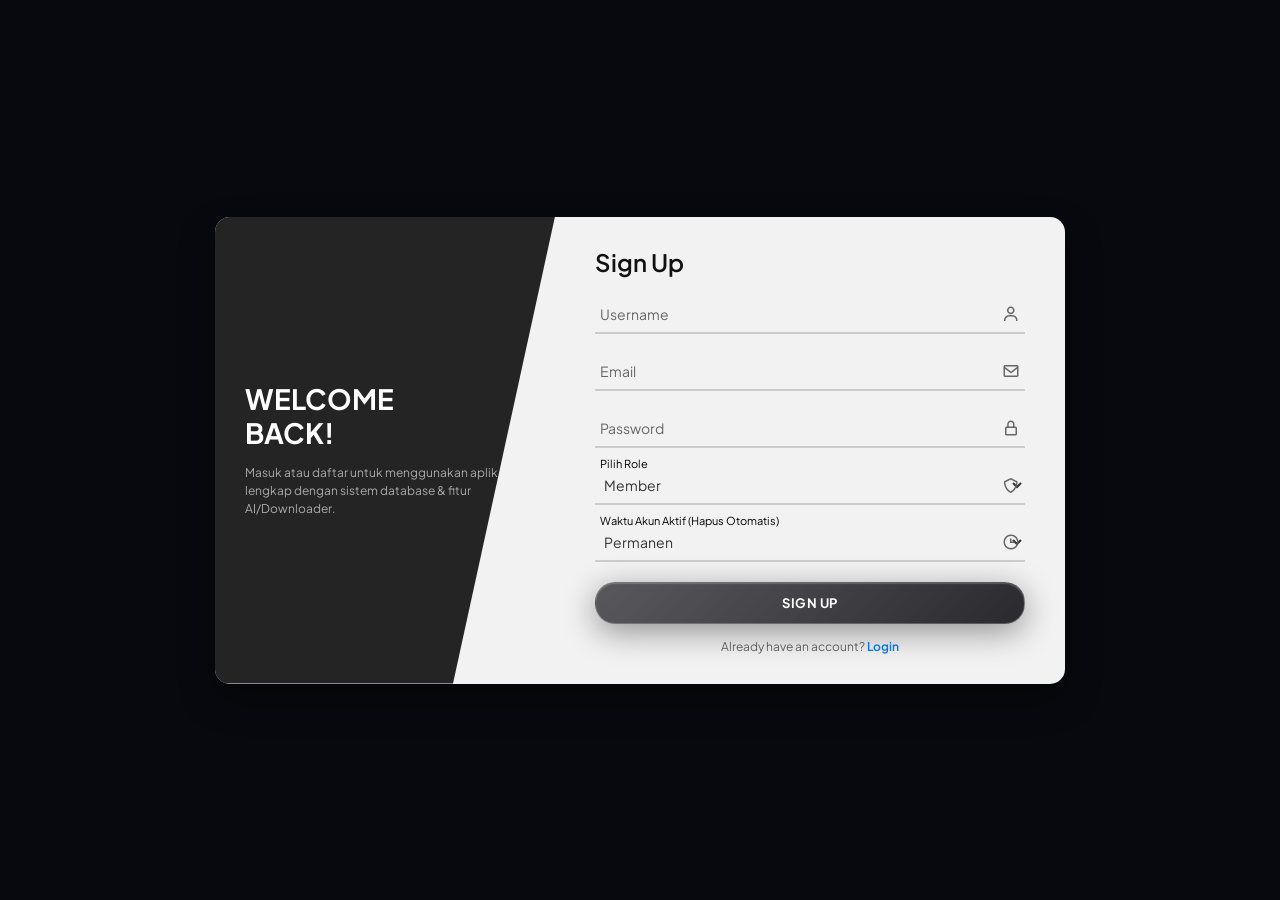
==== index.html @ fc3e327d "Create index.html" ====
<!DOCTYPE html>
<html lang="id">
<head>
    <meta charset="UTF-8">
    <meta name="viewport" content="width=device-width, initial-scale=1.0">
    <title>Ryuichi App - Full Edition</title>
    
    <link rel="preconnect" href="https://fonts.googleapis.com">
    <link rel="preconnect" href="https://fonts.gstatic.com" crossorigin>
    <link href="https://fonts.googleapis.com/css2?family=Plus+Jakarta+Sans:wght@400;500;600;700;800&display=swap" rel="stylesheet">
    <link rel="stylesheet" href="https://cdnjs.cloudflare.com/ajax/libs/font-awesome/6.6.0/css/all.min.css">
    <link href="https://unpkg.com/boxicons@2.1.4/css/boxicons.min.css" rel="stylesheet">

    <!-- Menghubungkan file CSS Eksternal -->
    <link rel="stylesheet" href="style.css">
</head>
<body>

    <!-- AUTH GATEWAY (LOGIN & REGISTER) -->
    <div class="auth-container" id="authGateway">
        <div class="auth-box">
            <div class="left-side">
                <h1>WELCOME<br>BACK!</h1>
                <p>Masuk atau daftar untuk menggunakan aplikasi lengkap dengan sistem database & fitur AI/Downloader.</p>
            </div>

            <div class="right-side">
                <h2 id="authTitle">Sign Up</h2>
                <form id="authForm" onsubmit="handleAuthSubmit(event)">
                    <div class="input-box">
                        <input type="text" id="authUsername" required>
                        <label>Username</label>
                        <i class='bx bx-user'></i>
                    </div>

                    <div class="input-box" id="emailBox">
                        <input type="email" id="authEmail" required>
                        <label>Email</label>
                        <i class='bx bx-envelope'></i>
                    </div>

                    <div class="input-box">
                        <input type="password" id="authPassword" required>
                        <label>Password</label>
                        <i class='bx bx-lock-alt'></i>
                    </div>

                    <div class="input-box" id="roleSelectionBox">
                        <select id="authRole">
                            <option value="member" selected>Member</option>
                            <option value="vip">VIP</option>
                            <option value="vvip">VVIP</option>
                            <option value="admin">Admin</option>
                        </select>
                        <label>Pilih Role</label>
                        <i class='bx bx-shield'></i>
                    </div>

                    <div class="input-box" id="expirySelectionBox">
                        <select id="authExpiry">
                            <option value="1_day">1 Hari</option>
                            <option value="1_week">1 Minggu</option>
                            <option value="1_month">1 Bulan</option>
                            <option value="permanent" selected>Permanen</option>
                        </select>
                        <label>Waktu Akun Aktif (Hapus Otomatis)</label>
                        <i class='bx bx-time'></i>
                    </div>

                    <button type="submit" class="liquid-btn light" id="authSubmitBtn">Sign Up</button>

                    <div class="login-link">
                        <p id="switchText">Already have an account? <a href="#" onclick="toggleAuthMode(event)">Login</a></p>
                    </div>

                    <div class="auth-msg" id="authMessage"></div>
                </form>
            </div>
        </div>
    </div>

    <!-- DRAWER MENU KIRI ATAS (TITIK 3) -->
    <div class="drawer-overlay" id="drawerOverlay" onclick="toggleDrawer(event)">
        <div class="drawer-content" onclick="event.stopPropagation()">
            <div class="drawer-header">
                <h3>MENU UTAMA</h3>
                <div class="icon-btn" onclick="toggleDrawer()" style="width: 30px; height: 30px; font-size: 12px;"><i class="fa-solid fa-xmark"></i></div>
            </div>

            <div class="drawer-profile-card">
                <div class="drawer-avatar" id="drawerAvatar">US</div>
                <div class="drawer-user-info">
                    <h4 id="drawerUsername">Username</h4>
                    <p id="drawerEmail">email@domain.com</p>
                    <span class="role-badge member" id="drawerRoleBadge" style="font-size:8px; padding:2px 8px; margin-top:4px; display:inline-block;">MEMBER</span>
                </div>
            </div>

            <div class="drawer-menu-list">
                <div class="drawer-menu-item" onclick="toggleDrawer(); openFeaturePage('info_akun')">
                    <i class="fa-solid fa-circle-info"></i>
                    <span>Informasi Akun</span>
                </div>
                <div class="drawer-menu-item" onclick="toggleDrawer(); openFeaturePage('request_role')">
                    <i class="fa-solid fa-user-shield"></i>
                    <span>Request Update Role</span>
                </div>
                <div class="drawer-menu-item" onclick="toggleDrawer(); openFeaturePage('setelan')">
                    <i class="fa-solid fa-gear"></i>
                    <span>Setelan & Foto Profil</span>
                </div>
                <div class="drawer-menu-item" id="menuDevCustomizer" style="display:none;" onclick="toggleDrawer(); openFeaturePage('dev_customizer')">
                    <i class="fa-solid fa-palette"></i>
                    <span>Customizer Dev (BG & Video)</span>
                </div>
                <div class="drawer-menu-item" onclick="toggleDrawer(); openFeaturePage('ganti_password')">
                    <i class="fa-solid fa-key"></i>
                    <span>Ganti Password</span>
                </div>
            </div>
            
            <button class="liquid-btn danger" onclick="logoutSession()" style="width: 100%; font-size: 11px; padding: 10px;">Keluar Akun</button>
        </div>
    </div>

    <!-- MAIN DASHBOARD APP CONTAINER -->
    <div class="app-container" id="mainDashboard">
        
        <div class="top-header">
            <div class="header-title">
                <div class="menu-dots-btn" onclick="toggleDrawer()" title="Menu">
                    <i class="fa-solid fa-ellipsis-vertical"></i>
                </div>
                <div class="header-title-text">
                    <h2>Halo,</h2>
                    <span id="headerUsername">User 🌙</span>
                </div>
            </div>
            <div class="header-actions">
                <div class="icon-btn" onclick="openFeaturePage('global_chat')" title="Global Public Chat">
                    <svg class="custom-chat-logo" viewBox="0 0 24 24" xmlns="http://www.w3.org/2000/svg">
                        <path d="M12 2C6.48 2 2 6.03 2 11c0 2.22.84 4.25 2.24 5.86L3 21l4.47-1.18C8.75 20.35 10.33 20.5 12 20.5c5.52 0 10-4.03 10-9s-4.48-9-10-9zm0 13.5c-.83 0-1.5-.67-1.5-1.5s.67-1.5 1.5-1.5 1.5.67 1.5 1.5-.67 1.5-1.5 1.5zm3.5 0c-.83 0-1.5-.67-1.5-1.5s.67-1.5 1.5-1.5 1.5.67 1.5 1.5-.67 1.5-1.5 1.5zm-7 0c-.83 0-1.5-.67-1.5-1.5s.67-1.5 1.5-1.5 1.5.67 1.5 1.5-.67 1.5-1.5 1.5z"/>
                    </svg>
                </div>
                <div class="icon-btn" onclick="switchView('notifikasi')" title="Siaran & Persetujuan Role">
                    <i class="fa-solid fa-bell"></i>
                    <div class="notif-badge-dot" id="notifDot"></div>
                </div>
                <div class="icon-btn" onclick="logoutSession()" title="Logout"><i class="fa-solid fa-right-from-bracket"></i></div>
            </div>
        </div>

        <!-- HALAMAN UTAMA DASHBOARD -->
        <div class="section-view active" id="viewHome">
            
            <div class="banner-card">
                <video id="dashboardVideo" src="https://files.catbox.moe/5ahr4x.mp4" loop playsinline></video>
            </div>

            <div class="user-card">
                <div class="user-info">
                    <div class="user-avatar" id="userAvatarBox">
                        <span id="userAvatarText">US</span>
                    </div>
                    <div class="user-details">
                        <h3 id="profileName">Username</h3>
                        <p id="profileEmail">email@domain.com</p>
                    </div>
                </div>
                <div class="role-badge" id="profileRoleBadge">MEMBER</div>
            </div>

            <div class="stats-grid">
                <div class="stat-card online">
                    <div class="stat-header">DEVICE ONLINE</div>
                    <div class="stat-body">
                        <div class="stat-icon"><i class="fa-solid fa-check"></i></div>
                        <div class="stat-number" id="statOnlineCount">1</div>
                    </div>
                    <div class="stat-footer"><i class="fa-solid fa-signal"></i> Akun Aktif Membuka Web</div>
                </div>
                <div class="stat-card offline">
                    <div class="stat-header">DEVICE OFFLINE</div>
                    <div class="stat-body">
                        <div class="stat-icon"><i class="fa-solid fa-xmark"></i></div>
                        <div class="stat-number" id="statOfflineCount">0</div>
                    </div>
                    <div class="stat-footer"><i class="fa-solid fa-power-off"></i> Akun Terdaftar Offline</div>
                </div>
            </div>

            <div id="adminMenuSection" style="display: none;">
                <div class="section-divider">
                    <span><i class="fa-solid fa-database"></i> PANEL RESTRICTED</span>
                    <div class="line"></div>
                </div>
                <div class="features-grid">
                    <div class="grid-card" onclick="switchView('database')">
                        <div class="icon-box"><i class="fa-solid fa-table-cells"></i></div>
                        <div>
                            <h4>DATABASE USERS</h4>
                            <p>Kelola Data Pengguna</p>
                        </div>
                    </div>
                </div>
            </div>

            <div class="section-divider">
                <span><i class="fa-solid fa-compact-disc"></i> MEDIA & ANIME</span>
                <div class="line"></div>
            </div>
            <div class="features-grid" id="grid_media">
                <div class="grid-card" id="card_jkt48_music" onclick="checkAccessAndOpen('jkt48_music', 'member')">
                    <div class="icon-box"><i class="fa-solid fa-music"></i></div>
                    <div><h4>JKT48 MUSIC</h4><p>Random Lagu</p></div>
                </div>
                <div class="grid-card" id="card_jkt48_video" onclick="checkAccessAndOpen('jkt48_video', 'vip')">
                    <div class="icon-box"><i class="fa-solid fa-video"></i></div>
                    <div><h4>JKT48 VIDEO</h4><p>Random Video</p></div>
                </div>
                <div class="grid-card" id="card_waifu" onclick="checkAccessAndOpen('waifu', 'vip')">
                    <div class="icon-box"><i class="fa-solid fa-heart"></i></div>
                    <div><h4>WAIFU</h4><p>Waifu Anime</p></div>
                </div>
                <div class="grid-card" id="card_random_anime" onclick="checkAccessAndOpen('random_anime', 'member')">
                    <div class="icon-box"><i class="fa-solid fa-dragon"></i></div>
                    <div><h4>RANDOM ANIME</h4><p>Anime Art</p></div>
                </div>
            </div>

            <div class="section-divider">
                <span><i class="fa-solid fa-microchip"></i> AI ASSISTANT</span>
                <div class="line"></div>
            </div>
            <div class="features-grid" id="grid_ai">
                <div class="grid-card" id="card_claude" onclick="checkAccessAndOpen('claude', 'member')">
                    <div class="icon-box"><i class="fa-solid fa-brain"></i></div>
                    <div><h4>CLAUDE 4.6</h4><p>Chat AI Claude</p></div>
                </div>
                <div class="grid-card" id="card_gemini" onclick="checkAccessAndOpen('gemini', 'member')">
                    <div class="icon-box"><i class="fa-solid fa-star"></i></div>
                    <div><h4>GEMINI 3 PRO</h4><p>Chat AI Gemini</p></div>
                </div>
                <div class="grid-card" id="card_grok" onclick="checkAccessAndOpen('grok', 'vip')">
                    <div class="icon-box"><i class="fa-solid fa-bolt"></i></div>
                    <div><h4>GROK 4.1</h4><p>Chat AI Grok</p></div>
                </div>
                <div class="grid-card" id="card_txt2img" onclick="checkAccessAndOpen('txt2img', 'vip')">
                    <div class="icon-box"><i class="fa-solid fa-image"></i></div>
                    <div><h4>TEXT TO IMAGE</h4><p>Text to Image AI</p></div>
                </div>
                <div class="grid-card" id="card_gpt" onclick="checkAccessAndOpen('gpt', 'vip')">
                    <div class="icon-box"><i class="fa-solid fa-robot"></i></div>
                    <div><h4>GPT 5.4</h4><p>Chat AI GPT</p></div>
                </div>
                <div class="grid-card" id="card_kimi" onclick="checkAccessAndOpen('kimi', 'vip')">
                    <div class="icon-box"><i class="fa-solid fa-cloud"></i></div>
                    <div><h4>KIMI K26</h4><p>Chat AI Kimi</p></div>
                </div>
            </div>

            <div class="section-divider">
                <span><i class="fa-solid fa-magnifying-glass"></i> OSINT</span>
                <div class="line"></div>
            </div>
            <div class="features-grid" id="grid_osint">
                <div class="grid-card" id="card_kodepos" onclick="checkAccessAndOpen('kodepos', 'member')">
                    <div class="icon-box"><i class="fa-solid fa-envelope"></i></div>
                    <div><h4>KODE POS</h4><p>Cek Kode Pos</p></div>
                </div>
                <div class="grid-card" id="card_nikparse" onclick="checkAccessAndOpen('nikparse', 'vip')">
                    <div class="icon-box"><i class="fa-solid fa-id-card"></i></div>
                    <div><h4>NIK PARSE</h4><p>Cek Data KTP</p></div>
                </div>
            </div>

            <div class="section-divider">
                <span><i class="fa-solid fa-download"></i> DOWNLOADER</span>
                <div class="line"></div>
            </div>
            <div class="features-grid" id="grid_downloader">
                <div class="grid-card" id="card_tiktok" onclick="checkAccessAndOpen('tiktok', 'member')">
                    <div class="icon-box"><i class="fa-brands fa-tiktok"></i></div>
                    <div><h4>TIKTOK</h4><p>TikTok Downloader</p></div>
                </div>
                <div class="grid-card" id="card_instagram" onclick="checkAccessAndOpen('instagram', 'vip')">
                    <div class="icon-box"><i class="fa-brands fa-instagram"></i></div>
                    <div><h4>INSTAGRAM</h4><p>IG Downloader</p></div>
                </div>
                <div class="grid-card" id="card_pinterest" onclick="checkAccessAndOpen('pinterest', 'member')">
                    <div class="icon-box"><i class="fa-brands fa-pinterest"></i></div>
                    <div><h4>PINTEREST</h4><p>Pin Downloader</p></div>
                </div>
                <div class="grid-card" id="card_youtube" onclick="checkAccessAndOpen('youtube', 'vip')">
                    <div class="icon-box"><i class="fa-brands fa-youtube"></i></div>
                    <div><h4>YOUTUBE</h4><p>YT Downloader</p></div>
                </div>
            </div>

            <div class="section-divider">
                <span><i class="fa-solid fa-hammer"></i> MAKER</span>
                <div class="line"></div>
            </div>
            <div class="features-grid" id="grid_maker">
                <div class="grid-card" id="card_fakewa" onclick="checkAccessAndOpen('fakewa', 'vip')">
                    <div class="icon-box"><i class="fa-brands fa-whatsapp"></i></div>
                    <div><h4>FAKE WHATSAPP</h4><p>Chat WA Palsu</p></div>
                </div>
                <div class="grid-card" id="card_fakecall" onclick="checkAccessAndOpen('fakecall', 'vvip')">
                    <div class="icon-box"><i class="fa-solid fa-phone"></i></div>
                    <div><h4>FAKE CALL</h4><p>Telepon Palsu</p></div>
                </div>
                <div class="grid-card" id="card_fakedev" onclick="checkAccessAndOpen('fakedev', 'vvip')">
                    <div class="icon-box"><i class="fa-solid fa-code"></i></div>
                    <div><h4>FAKE DEV</h4><p>Tampilan Dev</p></div>
                </div>
                <div class="grid-card" id="card_fakewafat" onclick="checkAccessAndOpen('fakewafat', 'vvip')">
                    <div class="icon-box"><i class="fa-solid fa-cross"></i></div>
                    <div><h4>FAKE WAFAT</h4><p>Berita Duka</p></div>
                </div>
                <div class="grid-card" id="card_fakektp" onclick="checkAccessAndOpen('fakektp', 'vvip')">
                    <div class="icon-box"><i class="fa-solid fa-id-badge"></i></div>
                    <div><h4>FAKE KTP</h4><p>KTP Meme</p></div>
                </div>
                <div class="grid-card" id="card_quotenokia" onclick="checkAccessAndOpen('quotenokia', 'vip')">
                    <div class="icon-box"><i class="fa-solid fa-mobile-screen"></i></div>
                    <div><h4>QUOTE NOKIA</h4><p>Quote Jadul</p></div>
                </div>
            </div>

        </div>

        <div class="section-view" id="viewNotifikasi">
            <div class="feature-page-header">
                <button class="liquid-btn light" style="width: auto; margin-top: 0; padding: 8px 16px; font-size: 12px;" onclick="switchView('home')">
                    <i class="fa-solid fa-arrow-left"></i> Kembali
                </button>
                <span style="font-size: 13px; font-weight: 800; color: #f4f4f5;">NOTIFIKASI & PERSETUJUAN ROLE</span>
            </div>
            <div class="feature-card-box" id="notifikasiPageBody"></div>
        </div>

        <div class="section-view" id="viewDatabase">
            <div class="top-header">
                <h3>Database Pengguna Terdaftar</h3>
                <button class="liquid-btn light" style="width: auto; padding: 6px 12px; margin-top:0;" onclick="switchView('home')">Kembali</button>
            </div>
            <p style="font-size: 11px; color: #a1a1aa;">Halaman ini aman dan hanya dapat diakses oleh role Admin atau Dev (Dilengkapi informasi masa aktif & waktu hapus akun).</p>
            
            <div class="db-table-container">
                <table>
                    <thead>
                        <tr>
                            <th>Avatar</th>
                            <th>Username</th>
                            <th>Role</th>
                            <th>Masa Aktif Akun</th>
                            <th>Status Akun</th>
                            <th>Aksi Update Role</th>
                        </tr>
                    </thead>
                    <tbody id="databaseTableBody"></tbody>
                </table>
            </div>
        </div>

        <div class="section-view" id="viewFeaturePage">
            <div class="feature-page-header">
                <button class="liquid-btn light" style="width: auto; margin-top: 0; padding: 8px 16px; font-size: 12px;" onclick="switchView('home')">
                    <i class="fa-solid fa-arrow-left"></i> Kembali
                </button>
                <span id="featureHeaderTitle" style="font-size: 13px; font-weight: 800; color: #f4f4f5;">TITLE FITUR</span>
            </div>

            <div class="feature-card-box" id="featurePageBody"></div>
        </div>

    </div>
---- style.css ----
* {
            margin: 0;
            padding: 0;
            box-sizing: border-box;
            font-family: 'Plus Jakarta Sans', sans-serif;
            -webkit-tap-highlight-color: transparent;
        }

        body {
            background-color: #090a0f;
            color: #ffffff;
            display: flex;
            justify-content: center;
            align-items: flex-start;
            min-height: 100vh;
            padding-bottom: 90px;
            background-size: cover;
            background-position: center;
            background-repeat: no-repeat;
            background-attachment: fixed;
        }

        /* GATEWAY LOGIN & REGISTER */
        .auth-container {
            position: fixed;
            top: 0; left: 0; width: 100%; height: 100%;
            background: rgba(9, 10, 15, 0.85);
            backdrop-filter: blur(10px);
            display: flex; justify-content: center; align-items: center;
            padding: 20px; z-index: 9999;
            background-size: cover;
            background-position: center;
        }

        .auth-box {
            position: relative;
            width: 850px;
            background: rgba(255, 255, 255, 0.95);
            backdrop-filter: blur(16px);
            border-radius: 15px;
            box-shadow: 0 15px 35px rgba(0, 0, 0, 0.4);
            display: flex;
            overflow: hidden;
            color: #000000;
        }

        @media(max-width: 800px) {
            .auth-box { flex-direction: column; width: 100%; max-width: 400px; }
            .left-side { clip-path: none !important; width: 100% !important; padding: 25px 20px !important; text-align: center; }
            .right-side { width: 100% !important; padding: 25px 20px !important; }
        }

        .left-side {
            position: relative;
            width: 40%;
            background: rgba(0, 0, 0, 0.85);
            color: #fff;
            padding: 40px 30px;
            clip-path: polygon(0 0, 100% 0, 70% 100%, 0 100%);
            display: flex;
            flex-direction: column;
            justify-content: center;
        }

        .left-side h1 {
            font-size: 28px;
            font-weight: 700;
            line-height: 1.2;
            margin-bottom: 15px;
        }

        .left-side p {
            font-size: 12px;
            color: #aaa;
            line-height: 1.5;
        }

        .right-side {
            width: 60%;
            padding: 30px 40px;
            display: flex;
            flex-direction: column;
            justify-content: center;
            background: transparent;
        }

        .right-side h2 {
            font-size: 24px;
            font-weight: 600;
            margin-bottom: 20px;
            color: #111;
        }

        .input-box {
            position: relative;
            width: 100%;
            margin-bottom: 20px;
            border-bottom: 2px solid #ccc;
        }

        .input-box input, .input-box select {
            width: 100%;
            height: 35px;
            background: transparent;
            border: none;
            outline: none;
            font-size: 14px;
            color: #333;
            padding: 0 30px 0 5px;
        }

        .input-box select {
            cursor: pointer;
        }

        .input-box label {
            position: absolute;
            top: 50%;
            left: 5px;
            transform: translateY(-50%);
            font-size: 14px;
            color: #666;
            pointer-events: none;
            transition: 0.3s ease;
        }

        .input-box input:focus ~ label,
        .input-box input:valid ~ label,
        .input-box select:focus ~ label,
        .input-box select:valid ~ label {
            top: -5px;
            font-size: 11px;
            color: #000;
        }

        .input-box i {
            position: absolute;
            right: 5px;
            top: 50%;
            transform: translateY(-50%);
            font-size: 18px;
            color: #666;
        }

        /* EFEK LIQUID GLASS - ABU KEPUTIHAN */
        .liquid-btn {
            width: 100%; padding: 12px; 
            background: rgba(244, 244, 245, 0.15);
            backdrop-filter: blur(16px);
            -webkit-backdrop-filter: blur(16px);
            border: 1px solid rgba(255, 255, 255, 0.4);
            border-radius: 20px; 
            color: #f4f4f5;
            font-size: 13px; font-weight: 700; cursor: pointer; margin-top: 10px;
            box-shadow: 0 8px 32px 0 rgba(0, 0, 0, 0.37), inset 0 1px 1px 0 rgba(255, 255, 255, 0.6);
            transition: all 0.3s cubic-bezier(0.4, 0, 0.2, 1);
            position: relative;
            overflow: hidden;
            display: flex;
            justify-content: center;
            align-items: center;
            gap: 8px;
            text-transform: uppercase;
            letter-spacing: 0.5px;
        }

        .liquid-btn::before {
            content: '';
            position: absolute;
            top: 0; left: -100%; width: 100%; height: 100%;
            background: linear-gradient(90deg, transparent, rgba(255, 255, 255, 0.3), transparent);
            transition: 0.5s;
        }

        .liquid-btn:hover::before { left: 100%; }
        .liquid-btn:hover {
            transform: translateY(-2px);
            background: rgba(244, 244, 245, 0.25);
            border-color: rgba(255, 255, 255, 0.7);
            color: #ffffff;
            box-shadow: 0 12px 40px 0 rgba(0, 0, 0, 0.5), inset 0 1px 2px 0 rgba(255, 255, 255, 0.8);
        }
        .liquid-btn:active { transform: translateY(1px); }

        .liquid-btn.light {
            background: linear-gradient(135deg, rgba(244, 244, 245, 0.2) 0%, rgba(212, 212, 216, 0.25) 100%);
            border-color: rgba(255, 255, 255, 0.5);
            color: #f4f4f5;
        }
        
        /* TOMBOL KHUSUS HALAMAN LOGIN (AGAR TIDAK TERLALU PUTIH POLOS) */
        .right-side .liquid-btn {
            background: linear-gradient(135deg, rgba(60, 60, 65, 0.85) 0%, rgba(30, 30, 35, 0.95) 100%);
            border: 1px solid rgba(255, 255, 255, 0.2);
            color: #ffffff;
            box-shadow: 0 8px 32px 0 rgba(0, 0, 0, 0.4), inset 0 1px 1px 0 rgba(255, 255, 255, 0.2);
        }
        .right-side .liquid-btn:hover {
            background: linear-gradient(135deg, rgba(80, 80, 85, 0.95) 0%, rgba(40, 40, 45, 1) 100%);
            border-color: rgba(255, 255, 255, 0.4);
            color: #ffffff;
        }

        .liquid-btn.danger {
            background: linear-gradient(135deg, rgba(239, 68, 68, 0.8) 0%, rgba(185, 28, 28, 0.9) 100%);
            border-color: rgba(248, 113, 113, 0.4);
            color: #fff;
            padding: 6px 12px; font-size: 10px; width: auto; margin-top: 0;
        }

        .login-link { font-size: 12px; text-align: center; margin-top: 15px; color: #666; }
        .login-link p a, .login-link span { color: #007bff; text-decoration: none; font-weight: 600; cursor: pointer; }

        .auth-msg { margin-top: 10px; font-size: 12px; text-align: center; display: none; }
        .auth-msg.error { color: #ef4444; }
        .auth-msg.success { color: #10b981; }

        /* CONTAINER UTAMA DASHBOARD */
        .app-container {
            width: 100%; max-width: 480px; padding: 16px;
            display: none; flex-direction: column; gap: 14px;
        }

        .section-view { display: none; flex-direction: column; gap: 14px; }
        .section-view.active { display: flex; }

        /* TOP HEADER */
        .top-header {
            display: flex; justify-content: space-between;
            align-items: center; padding: 4px 0;
        }
        .header-title { display: flex; align-items: center; gap: 12px; }
        
        .menu-dots-btn {
            width: 36px; height: 36px; background: rgba(244, 244, 245, 0.15);
            backdrop-filter: blur(8px);
            border: 1px solid rgba(255, 255, 255, 0.4); border-radius: 50%;
            display: flex; justify-content: center; align-items: center;
            color: #f4f4f5; font-size: 16px; cursor: pointer;
            box-shadow: 0 4px 15px rgba(0,0,0,0.2);
            transition: 0.2s;
        }
        .menu-dots-btn:active { transform: scale(0.92); }

        .header-title-text h2 { font-size: 15px; font-weight: 700; text-shadow: 0 2px 4px rgba(0,0,0,0.8); }
        .header-title-text span { font-size: 14px; color: #d4d4d8; font-weight: 600; text-shadow: 0 2px 4px rgba(0,0,0,0.8); }

        .header-actions { display: flex; align-items: center; gap: 8px; }
        .icon-btn {
            width: 36px; height: 36px; background: rgba(244, 244, 245, 0.15);
            backdrop-filter: blur(8px);
            border: 1px solid rgba(255, 255, 255, 0.4); border-radius: 50%;
            display: flex; justify-content: center; align-items: center;
            color: #f4f4f5; font-size: 14px; cursor: pointer;
            position: relative;
            box-shadow: 0 4px 15px rgba(0,0,0,0.2);
        }
        
        .notif-badge-dot {
            position: absolute; top: 6px; right: 6px;
            width: 8px; height: 8px; background: #ef4444; border-radius: 50%;
            display: none;
        }

        .custom-chat-logo {
            width: 18px; height: 18px; fill: #f4f4f5;
            transition: 0.2s;
        }
        .icon-btn:hover .custom-chat-logo {
            fill: #ffffff;
        }

        /* DRAWER / MODAL MENU KIRI ATAS */
        .drawer-overlay {
            position: fixed; top: 0; left: 0; width: 100%; height: 100%;
            background: rgba(0, 0, 0, 0.6); backdrop-filter: blur(4px);
            z-index: 2000; display: none; justify-content: flex-start;
        }
        .drawer-overlay.active { display: flex; }

        .drawer-content {
            width: 300px; height: 100%; background: #12131a; border-right: 1px solid #27272a;
            padding: 20px; display: flex; flex-direction: column; gap: 20px;
            animation: slideRight 0.3s cubic-bezier(0.1, 1, 0.1, 1);
        }
        @keyframes slideRight {
            from { transform: translateX(-100%); }
            to { transform: translateX(0); }
        }

        .drawer-header {
            display: flex; justify-content: space-between; align-items: center;
            border-bottom: 1px solid #27272a; padding-bottom: 12px;
        }
        .drawer-header h3 { font-size: 14px; font-weight: 800; color: #f4f4f5; letter-spacing: 0.5px; }

        .drawer-profile-card {
            background: rgba(244, 244, 245, 0.08); border: 1px solid rgba(255, 255, 255, 0.2); border-radius: 16px;
            padding: 16px; display: flex; align-items: center; gap: 14px;
        }
        .drawer-avatar {
            width: 48px; height: 48px; border-radius: 50%;
            background: #52525b; display: flex; justify-content: center;
            align-items: center; font-size: 18px; font-weight: 800; color: #fff;
            overflow: hidden; object-fit: cover;
        }
        .drawer-avatar img { width: 100%; height: 100%; object-fit: cover; }
        .drawer-user-info h4 { font-size: 14px; font-weight: 700; color: #fff; }
        .drawer-user-info p { font-size: 11px; color: #a1a1aa; margin-top: 2px; }

        .drawer-menu-list {
            display: flex; flex-direction: column; gap: 8px; flex: 1;
        }
        .drawer-menu-item {
            display: flex; align-items: center; gap: 12px; padding: 12px 14px;
            background: rgba(244, 244, 245, 0.1); border: 1px solid rgba(255, 255, 255, 0.25); border-radius: 12px;
            color: #f4f4f5; font-size: 13px; font-weight: 600; cursor: pointer;
            text-decoration: none; transition: 0.2s;
            box-shadow: 0 4px 15px rgba(0,0,0,0.15);
        }
        .drawer-menu-item:hover { border-color: rgba(255, 255, 255, 0.6); color: #fff; background: rgba(244, 244, 245, 0.2); }
        .drawer-menu-item i { font-size: 16px; color: #f4f4f5; }

        /* BANNER VIDEO CARD TRANSPARAN & BLUR SANGAT TIPIS */
        .banner-card {
            width: 100%; height: 180px; border-radius: 20px;
            overflow: hidden; 
            background: rgba(18, 19, 26, 0.15);
            backdrop-filter: blur(2px);
            -webkit-backdrop-filter: blur(2px);
            border: 1px solid rgba(255, 255, 255, 0.12);
            box-shadow: 0 8px 32px 0 rgba(0, 0, 0, 0.2);
            position: relative; display: flex; align-items: center; justify-content: center;
        }
        .banner-card video {
            width: 100%; height: 100%; object-fit: cover; opacity: 0.95;
        }

        /* USER CARD PROFILE TRANSPARAN & BLUR SANGAT TIPIS */
        .user-card {
            background: rgba(18, 19, 26, 0.2);
            backdrop-filter: blur(2px);
            -webkit-backdrop-filter: blur(2px);
            border: 1px solid rgba(255, 255, 255, 0.12);
            border-radius: 20px; padding: 16px;
            display: flex; justify-content: space-between; align-items: center;
            box-shadow: 0 8px 32px 0 rgba(0, 0, 0, 0.2);
        }
        .user-info { display: flex; align-items: center; gap: 14px; }
        .user-avatar {
            width: 52px; height: 52px; border-radius: 50%;
            background: #3f3f46; display: flex; justify-content: center;
            align-items: center; font-size: 18px; font-weight: 800; color: #ffffff;
            overflow: hidden; object-fit: cover;
        }
        .user-avatar img { width: 100%; height: 100%; object-fit: cover; }
        .user-details h3 { font-size: 16px; font-weight: 700; text-shadow: 0 1px 2px rgba(0,0,0,0.8); }
        .user-details p { font-size: 12px; color: #a1a1aa; margin-top: 2px; }

        /* ROLE BADGES */
        .role-badge {
            padding: 6px 14px; border-radius: 20px;
            font-size: 11px; font-weight: 800; text-transform: uppercase;
        }
        .role-badge.dev { background: rgba(245, 158, 11, 0.15); color: #fcd34d; border: 1px solid rgba(245, 158, 11, 0.4); }
        .role-badge.admin { background: rgba(59, 130, 246, 0.15); color: #93c5fd; border: 1px solid rgba(59, 130, 246, 0.4); }
        .role-badge.vvip { background: rgba(236, 72, 153, 0.15); color: #f472b6; border: 1px solid rgba(236, 72, 153, 0.4); }
        .role-badge.vip { background: rgba(168, 85, 247, 0.15); color: #d8b4fe; border: 1px solid rgba(168, 85, 247, 0.4); }
        .role-badge.member { background: rgba(161, 161, 170, 0.15); color: #e4e4e7; border: 1px solid rgba(161, 161, 170, 0.4); }

        /* STATS GRID TRANSPARAN & BLUR SANGAT TIPIS */
        .stats-grid { display: grid; grid-template-columns: 1fr 1fr; gap: 12px; }
        .stat-card {
            background: rgba(18, 19, 26, 0.2);
            backdrop-filter: blur(2px);
            -webkit-backdrop-filter: blur(2px);
            border: 1px solid rgba(255, 255, 255, 0.12);
            border-radius: 18px; padding: 14px 16px; display: flex; flex-direction: column; gap: 8px;
            box-shadow: 0 8px 32px 0 rgba(0, 0, 0, 0.2);
        }
        .stat-card.online { border-color: rgba(16, 185, 129, 0.3); }
        .stat-card.offline { border-color: rgba(239, 68, 68, 0.3); }
        .stat-header { font-size: 10px; font-weight: 800; color: #a1a1aa; text-transform: uppercase; }
        .stat-body { display: flex; align-items: center; gap: 10px; }
        .stat-icon {
            width: 28px; height: 28px; border-radius: 50%;
            display: flex; justify-content: center; align-items: center; font-size: 12px;
        }
        .stat-card.online .stat-icon { background: rgba(16, 185, 129, 0.15); color: #10b981; }
        .stat-card.offline .stat-icon { background: rgba(239, 68, 68, 0.15); color: #ef4444; }
        .stat-number { font-size: 26px; font-weight: 800; text-shadow: 0 2px 4px rgba(0,0,0,0.8); }
        .stat-footer { font-size: 11px; color: #71717a; }

        /* SECTION DIVIDER */
        .section-divider {
            display: flex; align-items: center; gap: 10px; margin: 12px 0 4px 0;
        }
        .section-divider span {
            font-size: 13px; font-weight: 800; color: #ffffff; letter-spacing: 1px; display: flex; align-items: center; gap: 6px;
            text-shadow: 0 2px 4px rgba(0,0,0,0.8);
        }
        .section-divider .line { flex: 1; height: 1px; background: rgba(255,255,255,0.2); }

        /* GRID FITUR - EFEK LIQUID GLASS ABU KEPUTIHAN */
        .features-grid {
            display: grid; grid-template-columns: 1fr 1fr; gap: 10px;
        }

        .grid-card {
            border-radius: 18px; padding: 14px; display: flex; flex-direction: column;
            gap: 8px; position: relative; 
            background: linear-gradient(135deg, rgba(244, 244, 245, 0.15) 0%, rgba(212, 212, 216, 0.2) 100%);
            backdrop-filter: blur(16px);
            -webkit-backdrop-filter: blur(16px);
            border: 1px solid rgba(255, 255, 255, 0.4);
            cursor: pointer;
            text-decoration: none; color: #f4f4f5; 
            box-shadow: 0 8px 32px 0 rgba(0, 0, 0, 0.3), inset 0 1px 1px 0 rgba(255, 255, 255, 0.6);
            transition: transform 0.2s, border-color 0.2s, background 0.2s;
            min-height: 110px; justify-content: space-between;
        }
        .grid-card:hover {
            background: linear-gradient(135deg, rgba(244, 244, 245, 0.25) 0%, rgba(212, 212, 216, 0.3) 100%);
            border-color: rgba(255, 255, 255, 0.7);
            color: #ffffff;
            transform: translateY(-2px);
        }
        .grid-card:active { transform: scale(0.97); }
        .grid-card .icon-box {
            width: 38px; height: 38px; border-radius: 12px;
            display: flex; justify-content: center; align-items: center; font-size: 18px;
            background: rgba(255, 255, 255, 0.2);
            color: #ffffff;
            border: 1px solid rgba(255, 255, 255, 0.3);
        }
        .grid-card h4 { font-size: 13px; font-weight: 800; line-height: 1.2; text-shadow: 0 1px 2px rgba(0,0,0,0.8); }
        .grid-card p { font-size: 9px; color: rgba(255, 255, 255, 0.85); line-height: 1.2; text-transform: uppercase; font-weight: 600; }

        /* KARTU TERKUNCI BERDASARKAN ROLE */
        .grid-card.locked {
            opacity: 0.45;
            filter: grayscale(0.8);
            cursor: not-allowed;
            position: relative;
        }
        .lock-badge {
            position: absolute; top: 10px; right: 10px;
            background: rgba(0,0,0,0.7); color: #f87171;
            padding: 3px 8px; border-radius: 6px; font-size: 9px; font-weight: 800;
            display: flex; align-items: center; gap: 3px; border: 1px solid rgba(239,68,68,0.4);
        }

        /* FLOATING REPLACE / REFRESH BUTTON DI BAWAH KANAN */
        .floating-replace-btn {
            position: fixed;
            bottom: 75px;
            right: calc(50% - 240px + 20px);
            width: 50px;
            height: 50px;
            background: rgba(244, 244, 245, 0.25);
            backdrop-filter: blur(16px);
            -webkit-backdrop-filter: blur(16px);
            color: #ffffff;
            border-radius: 50%;
            display: none;
            justify-content: center;
            align-items: center;
            font-size: 22px;
            box-shadow: 0 8px 32px 0 rgba(0, 0, 0, 0.4), inset 0 1px 1px 0 rgba(255, 255, 255, 0.6);
            cursor: pointer;
            z-index: 1050;
            border: 1px solid rgba(255, 255, 255, 0.5);
            transition: transform 0.2s, background 0.2s;
        }
        @media(max-width: 500px) {
            .floating-replace-btn {
                right: 20px;
            }
        }
        .floating-replace-btn:active {
            transform: scale(0.9);
        }

        /* NAVIGATION BAR BOTTOM TRANSPARAN & BLUR SANGAT TIPIS */
        .bottom-nav {
            position: fixed; bottom: 0; left: 50%; transform: translateX(-50%);
            width: 100%; max-width: 480px; 
            background: rgba(18, 19, 26, 0.25);
            backdrop-filter: blur(2px);
            -webkit-backdrop-filter: blur(2px);
            border-top: 1px solid rgba(255, 255, 255, 0.12);
            display: none; justify-content: space-around; padding: 10px 0; z-index: 1000;
        }
        .nav-item {
            display: flex; flex-direction: column; align-items: center; gap: 4px;
            color: #a1a1aa; text-decoration: none; font-size: 10px; font-weight: 700; cursor: pointer;
        }
        .nav-item.active { color: #ffffff; }

        /* DATABASE TABLE STYLING */
        .db-table-container {
            background: #12131a; border: 1px solid #27272a; border-radius: 16px;
            padding: 14px; overflow-x: auto;
        }
        table {
            width: 100%; border-collapse: collapse; font-size: 12px; text-align: left;
        }
        th, td {
            padding: 10px 8px; border-bottom: 1px solid #27272a;
        }
        th { color: #f4f4f5; font-weight: 700; }
        td { color: #e4e4e7; }

        /* HALAMAN FITUR DINAMIS */
        .feature-page-header {
            display: flex; align-items: center; justify-content: space-between;
            background: rgba(18, 19, 26, 0.9); backdrop-filter: blur(8px); border: 1px solid #27272a; border-radius: 16px; padding: 12px 16px;
        }
        .feature-card-box {
            background: rgba(18, 19, 26, 0.9); backdrop-filter: blur(8px); border: 1px solid #27272a; border-radius: 20px;
            padding: 18px; display: flex; flex-direction: column; gap: 14px;
        }
        .db-info-badge {
            background: #181920; border: 1px dashed rgba(255,255,255,0.3); border-radius: 12px;
            padding: 12px; font-size: 11px; color: #a1a1aa; line-height: 1.5;
        }
        .db-info-badge b { color: #ffffff; }
        
        /* GLOBAL CHAT ROOM STYLING */
        .global-chat-container {
            background: #181920; border: 1px solid #27272a; border-radius: 14px;
            padding: 12px; height: 350px; overflow-y: auto;
            display: flex; flex-direction: column; gap: 10px; font-size: 12px;
        }
        .chat-bubble {
            background: #27272a; border: 1px solid #3f3f46; border-radius: 12px;
            padding: 10px; display: flex; flex-direction: column; gap: 6px; max-width: 90%;
        }
        .chat-bubble.mine { align-self: flex-end; background: rgba(244, 244, 245, 0.15); border-color: rgba(255, 255, 255, 0.4); }
        .chat-bubble-header {
            display: flex; justify-content: space-between; align-items: center; font-size: 10px; color: #a1a1aa;
        }
        .chat-bubble-body { font-size: 12px; color: #fff; word-break: break-word; }
        .chat-media-img { width: 100%; max-height: 150px; object-fit: cover; border-radius: 8px; margin-top: 4px; }
        .chat-media-vid { width: 100%; max-height: 150px; border-radius: 8px; margin-top: 4px; }
        
        .chat-input-area {
            display: flex; flex-direction: column; gap: 8px; background: #181920; border: 1px solid #27272a; border-radius: 14px; padding: 10px;
        }
        .chat-toolbar {
            display: flex; gap: 8px; align-items: center;
        }
        .media-upload-label {
            font-size: 11px; color: #f4f4f5; background: rgba(244, 244, 245, 0.12); border: 1px solid rgba(255, 255, 255, 0.3);
            padding: 6px 12px; border-radius: 10px; cursor: pointer; display: flex; align-items: center; gap: 4px;
            box-shadow: 0 4px 15px rgba(0,0,0,0.15);
        }

        .input-field {
            width: 100%; padding: 10px 12px; background: #181920; border: 1px solid #27272a;
            border-radius: 10px; color: #fff; font-size: 12px; outline: none;
        }
        .result-box {
            background: #181920; border: 1px solid #27272a; border-radius: 12px;
            padding: 14px; text-align: center; font-size: 13px; color: #6ee7b7; min-height: 60px;
            display: flex; align-items: center; justify-content: center; flex-direction: column; gap: 6px;
        }

        /* BROADCAST NOTIFICATION CARD STYLING */
        .broadcast-card {
            background: #181920; border: 1px solid #27272a; border-radius: 14px;
            padding: 14px; display: flex; flex-direction: column; gap: 8px; margin-bottom: 10px;
        }
        .broadcast-header {
            display: flex; justify-content: space-between; align-items: center;
        }
        .broadcast-sender {
            font-size: 12px; font-weight: 800; color: #f4f4f5; display: flex; align-items: center; gap: 6px;
        }
        .broadcast-time { font-size: 10px; color: #71717a; }
        .broadcast-text { font-size: 12px; color: #e4e4e7; line-height: 1.4; }
        .reaction-bar {
            display: flex; gap: 6px; margin-top: 4px; flex-wrap: wrap;
        }
        .reaction-btn {
            background: #27272a; border: 1px solid #3f3f46; border-radius: 8px;
            padding: 4px 8px; font-size: 11px; color: #fff; cursor: pointer; display: flex; align-items: center; gap: 4px;
            transition: 0.2s;
        }
        .reaction-btn:hover { background: #3f3f46; }
        .reaction-btn.active { border-color: rgba(255,255,255,0.5); background: rgba(244, 244, 245, 0.2); }
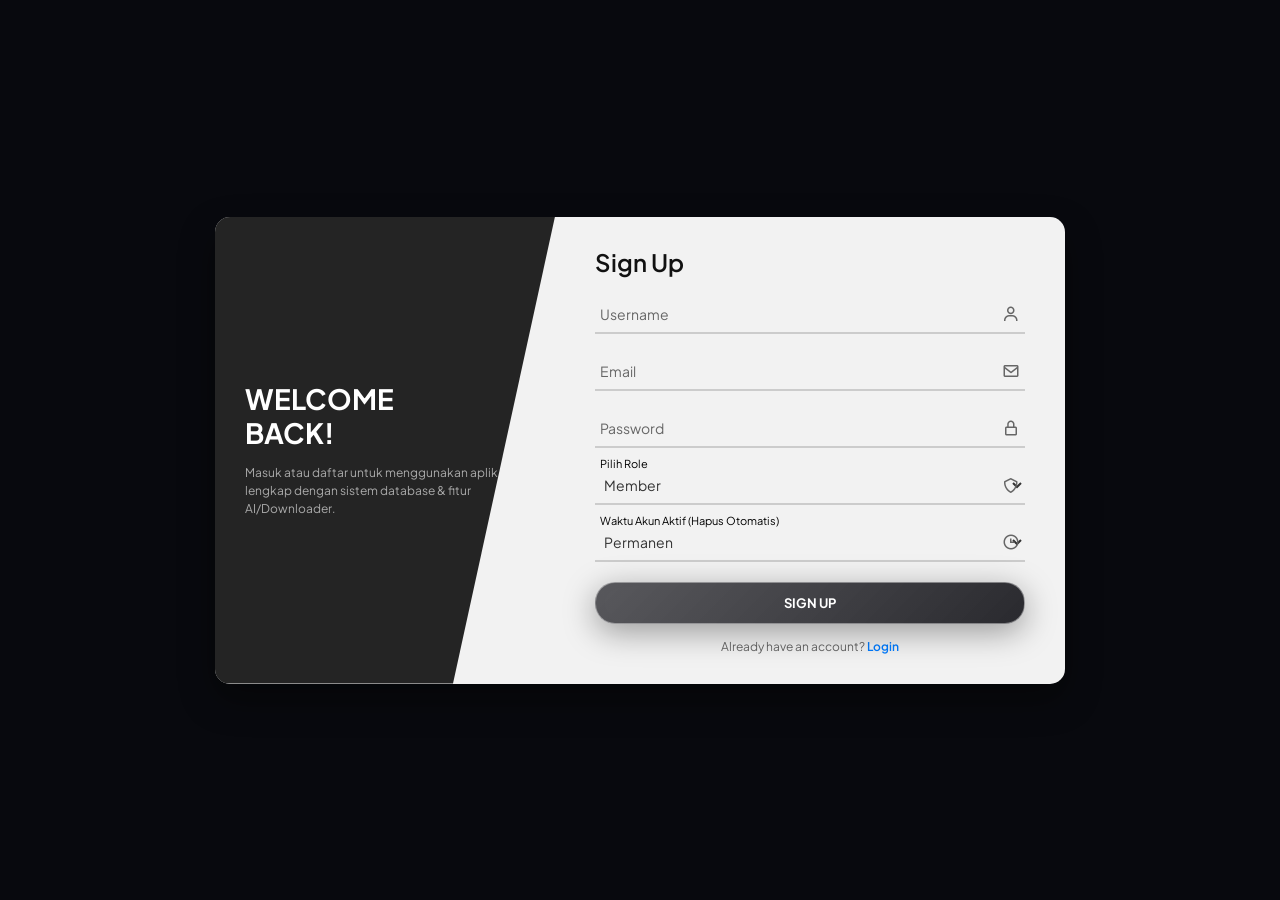
==== commit 9defd6f4: "Add files via upload" ====
--- a/index.html
+++ b/index.html
@@ -10,8 +10,6 @@
     <link href="https://fonts.googleapis.com/css2?family=Plus+Jakarta+Sans:wght@400;500;600;700;800&display=swap" rel="stylesheet">
     <link rel="stylesheet" href="https://cdnjs.cloudflare.com/ajax/libs/font-awesome/6.6.0/css/all.min.css">
     <link href="https://unpkg.com/boxicons@2.1.4/css/boxicons.min.css" rel="stylesheet">
-
-    <!-- Menghubungkan file CSS Eksternal -->
     <link rel="stylesheet" href="style.css">
 </head>
 <body>
@@ -56,6 +54,7 @@
                         <i class='bx bx-shield'></i>
                     </div>
 
+                    <!-- PILIHAN WAKTU PENGHAPUSAN OTOMATIS AKUN (LOGO JAM) -->
                     <div class="input-box" id="expirySelectionBox">
                         <select id="authExpiry">
                             <option value="1_day">1 Hari</option>
@@ -87,6 +86,7 @@
                 <div class="icon-btn" onclick="toggleDrawer()" style="width: 30px; height: 30px; font-size: 12px;"><i class="fa-solid fa-xmark"></i></div>
             </div>
 
+            <!-- BIODATA AKUN DI BAGIAN ATAS DRAWER -->
             <div class="drawer-profile-card">
                 <div class="drawer-avatar" id="drawerAvatar">US</div>
                 <div class="drawer-user-info">
@@ -96,11 +96,13 @@
                 </div>
             </div>
 
+            <!-- DAFTAR MENU DRAWER -->
             <div class="drawer-menu-list">
                 <div class="drawer-menu-item" onclick="toggleDrawer(); openFeaturePage('info_akun')">
                     <i class="fa-solid fa-circle-info"></i>
                     <span>Informasi Akun</span>
                 </div>
+                <!-- MENU REQUEST UPDATE ROLE (SEMUA ROLE BISA AKSES, KIRIM IZIN KE DEV/ADMIN) -->
                 <div class="drawer-menu-item" onclick="toggleDrawer(); openFeaturePage('request_role')">
                     <i class="fa-solid fa-user-shield"></i>
                     <span>Request Update Role</span>
@@ -109,6 +111,7 @@
                     <i class="fa-solid fa-gear"></i>
                     <span>Setelan & Foto Profil</span>
                 </div>
+                <!-- MENU KHUSUS DEV: CUSTOMIZER BACKGROUND & VIDEO -->
                 <div class="drawer-menu-item" id="menuDevCustomizer" style="display:none;" onclick="toggleDrawer(); openFeaturePage('dev_customizer')">
                     <i class="fa-solid fa-palette"></i>
                     <span>Customizer Dev (BG & Video)</span>
@@ -126,6 +129,7 @@
     <!-- MAIN DASHBOARD APP CONTAINER -->
     <div class="app-container" id="mainDashboard">
         
+        <!-- HEADER UTAMA -->
         <div class="top-header">
             <div class="header-title">
                 <div class="menu-dots-btn" onclick="toggleDrawer()" title="Menu">
@@ -153,10 +157,12 @@
         <!-- HALAMAN UTAMA DASHBOARD -->
         <div class="section-view active" id="viewHome">
             
+            <!-- BANNER VIDEO CARD TRANSPARAN & BLUR SANGAT TIPIS -->
             <div class="banner-card">
                 <video id="dashboardVideo" src="https://files.catbox.moe/5ahr4x.mp4" loop playsinline></video>
             </div>
 
+            <!-- USER CARD PROFILE TRANSPARAN & BLUR SANGAT TIPIS -->
             <div class="user-card">
                 <div class="user-info">
                     <div class="user-avatar" id="userAvatarBox">
@@ -170,6 +176,7 @@
                 <div class="role-badge" id="profileRoleBadge">MEMBER</div>
             </div>
 
+            <!-- STATS GRID REAL DETECTOR (ONLINE / OFFLINE AKUN TERDAFTAR) -->
             <div class="stats-grid">
                 <div class="stat-card online">
                     <div class="stat-header">DEVICE ONLINE</div>
@@ -189,6 +196,7 @@
                 </div>
             </div>
 
+            <!-- MENU KHUSUS DATABASE (HANYA ADMIN & DEV) -->
             <div id="adminMenuSection" style="display: none;">
                 <div class="section-divider">
                     <span><i class="fa-solid fa-database"></i> PANEL RESTRICTED</span>
@@ -205,6 +213,7 @@
                 </div>
             </div>
 
+            <!-- CATEGORY 1: MEDIA & ANIME -->
             <div class="section-divider">
                 <span><i class="fa-solid fa-compact-disc"></i> MEDIA & ANIME</span>
                 <div class="line"></div>
@@ -228,6 +237,7 @@
                 </div>
             </div>
 
+            <!-- CATEGORY 2: AI ASSISTANT -->
             <div class="section-divider">
                 <span><i class="fa-solid fa-microchip"></i> AI ASSISTANT</span>
                 <div class="line"></div>
@@ -259,6 +269,7 @@
                 </div>
             </div>
 
+            <!-- CATEGORY 3: OSINT -->
             <div class="section-divider">
                 <span><i class="fa-solid fa-magnifying-glass"></i> OSINT</span>
                 <div class="line"></div>
@@ -274,6 +285,7 @@
                 </div>
             </div>
 
+            <!-- CATEGORY 4: DOWNLOADER -->
             <div class="section-divider">
                 <span><i class="fa-solid fa-download"></i> DOWNLOADER</span>
                 <div class="line"></div>
@@ -297,6 +309,7 @@
                 </div>
             </div>
 
+            <!-- CATEGORY 5: MAKER & GENERATORS -->
             <div class="section-divider">
                 <span><i class="fa-solid fa-hammer"></i> MAKER</span>
                 <div class="line"></div>
@@ -330,6 +343,7 @@
 
         </div>
 
+        <!-- HALAMAN NOTIFIKASI / PERSETUJUAN REQUEST ROLE -->
         <div class="section-view" id="viewNotifikasi">
             <div class="feature-page-header">
                 <button class="liquid-btn light" style="width: auto; margin-top: 0; padding: 8px 16px; font-size: 12px;" onclick="switchView('home')">
@@ -337,9 +351,12 @@
                 </button>
                 <span style="font-size: 13px; font-weight: 800; color: #f4f4f5;">NOTIFIKASI & PERSETUJUAN ROLE</span>
             </div>
-            <div class="feature-card-box" id="notifikasiPageBody"></div>
-        </div>
-
+            <div class="feature-card-box" id="notifikasiPageBody">
+                <!-- Konten dinamis untuk persetujuan role oleh Dev/Admin -->
+            </div>
+        </div>
+
+        <!-- HALAMAN DATABASE PENGGUNA (Hanya Admin & Dev) -->
         <div class="section-view" id="viewDatabase">
             <div class="top-header">
                 <h3>Database Pengguna Terdaftar</h3>
@@ -364,6 +381,7 @@
             </div>
         </div>
 
+        <!-- HALAMAN DETAIL FITUR DINAMIS -->
         <div class="section-view" id="viewFeaturePage">
             <div class="feature-page-header">
                 <button class="liquid-btn light" style="width: auto; margin-top: 0; padding: 8px 16px; font-size: 12px;" onclick="switchView('home')">
@@ -377,4 +395,30 @@
 
     </div>
 
-    
+    <!-- TOMBOL FLOATING REPLACE / REFRESH DI BAWAH KANAN -->
+    <div class="floating-replace-btn" id="floatingReplaceBtn" onclick="executePageReplace()" title="Muat Ulang Halaman">
+        <i class="fa-solid fa-rotate-right"></i>
+    </div>
+
+    <!-- NAVIGATION BAR BOTTOM TRANSPARAN & BLUR SANGAT TIPIS -->
+    <nav class="bottom-nav" id="mainNav">
+        <a class="nav-item active" onclick="switchView('home')">
+            <i class="fa-solid fa-house"></i>
+            <span>HOME</span>
+        </a>
+        <a class="nav-item" onclick="switchView('notifikasi')">
+            <i class="fa-solid fa-bell"></i>
+            <span>NOTIFIKASI</span>
+        </a>
+        <a class="nav-item" id="navDatabaseBtn" style="display: none;" onclick="switchView('database')">
+            <i class="fa-solid fa-database"></i>
+            <span>DATABASE</span>
+        </a>
+        <a class="nav-item" onclick="logoutSession()">
+            <i class="fa-solid fa-right-from-bracket"></i>
+            <span>KELUAR</span>
+        </a>
+    </nav>
+    <script src="script.js"></script>
+</body>
+</html>
--- a/style.css
+++ b/style.css
@@ -1,591 +1,401 @@
 * {
-            margin: 0;
-            padding: 0;
-            box-sizing: border-box;
-            font-family: 'Plus Jakarta Sans', sans-serif;
-            -webkit-tap-highlight-color: transparent;
-        }
-
-        body {
-            background-color: #090a0f;
-            color: #ffffff;
-            display: flex;
-            justify-content: center;
-            align-items: flex-start;
-            min-height: 100vh;
-            padding-bottom: 90px;
-            background-size: cover;
-            background-position: center;
-            background-repeat: no-repeat;
-            background-attachment: fixed;
-        }
-
-        /* GATEWAY LOGIN & REGISTER */
-        .auth-container {
-            position: fixed;
-            top: 0; left: 0; width: 100%; height: 100%;
-            background: rgba(9, 10, 15, 0.85);
-            backdrop-filter: blur(10px);
-            display: flex; justify-content: center; align-items: center;
-            padding: 20px; z-index: 9999;
-            background-size: cover;
-            background-position: center;
-        }
-
-        .auth-box {
-            position: relative;
-            width: 850px;
-            background: rgba(255, 255, 255, 0.95);
-            backdrop-filter: blur(16px);
-            border-radius: 15px;
-            box-shadow: 0 15px 35px rgba(0, 0, 0, 0.4);
-            display: flex;
-            overflow: hidden;
-            color: #000000;
-        }
-
-        @media(max-width: 800px) {
-            .auth-box { flex-direction: column; width: 100%; max-width: 400px; }
-            .left-side { clip-path: none !important; width: 100% !important; padding: 25px 20px !important; text-align: center; }
-            .right-side { width: 100% !important; padding: 25px 20px !important; }
-        }
-
-        .left-side {
-            position: relative;
-            width: 40%;
-            background: rgba(0, 0, 0, 0.85);
-            color: #fff;
-            padding: 40px 30px;
-            clip-path: polygon(0 0, 100% 0, 70% 100%, 0 100%);
-            display: flex;
-            flex-direction: column;
-            justify-content: center;
-        }
-
-        .left-side h1 {
-            font-size: 28px;
-            font-weight: 700;
-            line-height: 1.2;
-            margin-bottom: 15px;
-        }
-
-        .left-side p {
-            font-size: 12px;
-            color: #aaa;
-            line-height: 1.5;
-        }
-
-        .right-side {
-            width: 60%;
-            padding: 30px 40px;
-            display: flex;
-            flex-direction: column;
-            justify-content: center;
-            background: transparent;
-        }
-
-        .right-side h2 {
-            font-size: 24px;
-            font-weight: 600;
-            margin-bottom: 20px;
-            color: #111;
-        }
-
-        .input-box {
-            position: relative;
-            width: 100%;
-            margin-bottom: 20px;
-            border-bottom: 2px solid #ccc;
-        }
-
-        .input-box input, .input-box select {
-            width: 100%;
-            height: 35px;
-            background: transparent;
-            border: none;
-            outline: none;
-            font-size: 14px;
-            color: #333;
-            padding: 0 30px 0 5px;
-        }
-
-        .input-box select {
-            cursor: pointer;
-        }
-
-        .input-box label {
-            position: absolute;
-            top: 50%;
-            left: 5px;
-            transform: translateY(-50%);
-            font-size: 14px;
-            color: #666;
-            pointer-events: none;
-            transition: 0.3s ease;
-        }
-
-        .input-box input:focus ~ label,
-        .input-box input:valid ~ label,
-        .input-box select:focus ~ label,
-        .input-box select:valid ~ label {
-            top: -5px;
-            font-size: 11px;
-            color: #000;
-        }
-
-        .input-box i {
-            position: absolute;
-            right: 5px;
-            top: 50%;
-            transform: translateY(-50%);
-            font-size: 18px;
-            color: #666;
-        }
-
-        /* EFEK LIQUID GLASS - ABU KEPUTIHAN */
-        .liquid-btn {
-            width: 100%; padding: 12px; 
-            background: rgba(244, 244, 245, 0.15);
-            backdrop-filter: blur(16px);
-            -webkit-backdrop-filter: blur(16px);
-            border: 1px solid rgba(255, 255, 255, 0.4);
-            border-radius: 20px; 
-            color: #f4f4f5;
-            font-size: 13px; font-weight: 700; cursor: pointer; margin-top: 10px;
-            box-shadow: 0 8px 32px 0 rgba(0, 0, 0, 0.37), inset 0 1px 1px 0 rgba(255, 255, 255, 0.6);
-            transition: all 0.3s cubic-bezier(0.4, 0, 0.2, 1);
-            position: relative;
-            overflow: hidden;
-            display: flex;
-            justify-content: center;
-            align-items: center;
-            gap: 8px;
-            text-transform: uppercase;
-            letter-spacing: 0.5px;
-        }
-
-        .liquid-btn::before {
-            content: '';
-            position: absolute;
-            top: 0; left: -100%; width: 100%; height: 100%;
-            background: linear-gradient(90deg, transparent, rgba(255, 255, 255, 0.3), transparent);
-            transition: 0.5s;
-        }
-
-        .liquid-btn:hover::before { left: 100%; }
-        .liquid-btn:hover {
-            transform: translateY(-2px);
-            background: rgba(244, 244, 245, 0.25);
-            border-color: rgba(255, 255, 255, 0.7);
-            color: #ffffff;
-            box-shadow: 0 12px 40px 0 rgba(0, 0, 0, 0.5), inset 0 1px 2px 0 rgba(255, 255, 255, 0.8);
-        }
-        .liquid-btn:active { transform: translateY(1px); }
-
-        .liquid-btn.light {
-            background: linear-gradient(135deg, rgba(244, 244, 245, 0.2) 0%, rgba(212, 212, 216, 0.25) 100%);
-            border-color: rgba(255, 255, 255, 0.5);
-            color: #f4f4f5;
-        }
-        
-        /* TOMBOL KHUSUS HALAMAN LOGIN (AGAR TIDAK TERLALU PUTIH POLOS) */
-        .right-side .liquid-btn {
-            background: linear-gradient(135deg, rgba(60, 60, 65, 0.85) 0%, rgba(30, 30, 35, 0.95) 100%);
-            border: 1px solid rgba(255, 255, 255, 0.2);
-            color: #ffffff;
-            box-shadow: 0 8px 32px 0 rgba(0, 0, 0, 0.4), inset 0 1px 1px 0 rgba(255, 255, 255, 0.2);
-        }
-        .right-side .liquid-btn:hover {
-            background: linear-gradient(135deg, rgba(80, 80, 85, 0.95) 0%, rgba(40, 40, 45, 1) 100%);
-            border-color: rgba(255, 255, 255, 0.4);
-            color: #ffffff;
-        }
-
-        .liquid-btn.danger {
-            background: linear-gradient(135deg, rgba(239, 68, 68, 0.8) 0%, rgba(185, 28, 28, 0.9) 100%);
-            border-color: rgba(248, 113, 113, 0.4);
-            color: #fff;
-            padding: 6px 12px; font-size: 10px; width: auto; margin-top: 0;
-        }
-
-        .login-link { font-size: 12px; text-align: center; margin-top: 15px; color: #666; }
-        .login-link p a, .login-link span { color: #007bff; text-decoration: none; font-weight: 600; cursor: pointer; }
-
-        .auth-msg { margin-top: 10px; font-size: 12px; text-align: center; display: none; }
-        .auth-msg.error { color: #ef4444; }
-        .auth-msg.success { color: #10b981; }
-
-        /* CONTAINER UTAMA DASHBOARD */
-        .app-container {
-            width: 100%; max-width: 480px; padding: 16px;
-            display: none; flex-direction: column; gap: 14px;
-        }
-
-        .section-view { display: none; flex-direction: column; gap: 14px; }
-        .section-view.active { display: flex; }
-
-        /* TOP HEADER */
-        .top-header {
-            display: flex; justify-content: space-between;
-            align-items: center; padding: 4px 0;
-        }
-        .header-title { display: flex; align-items: center; gap: 12px; }
-        
-        .menu-dots-btn {
-            width: 36px; height: 36px; background: rgba(244, 244, 245, 0.15);
-            backdrop-filter: blur(8px);
-            border: 1px solid rgba(255, 255, 255, 0.4); border-radius: 50%;
-            display: flex; justify-content: center; align-items: center;
-            color: #f4f4f5; font-size: 16px; cursor: pointer;
-            box-shadow: 0 4px 15px rgba(0,0,0,0.2);
-            transition: 0.2s;
-        }
-        .menu-dots-btn:active { transform: scale(0.92); }
-
-        .header-title-text h2 { font-size: 15px; font-weight: 700; text-shadow: 0 2px 4px rgba(0,0,0,0.8); }
-        .header-title-text span { font-size: 14px; color: #d4d4d8; font-weight: 600; text-shadow: 0 2px 4px rgba(0,0,0,0.8); }
-
-        .header-actions { display: flex; align-items: center; gap: 8px; }
-        .icon-btn {
-            width: 36px; height: 36px; background: rgba(244, 244, 245, 0.15);
-            backdrop-filter: blur(8px);
-            border: 1px solid rgba(255, 255, 255, 0.4); border-radius: 50%;
-            display: flex; justify-content: center; align-items: center;
-            color: #f4f4f5; font-size: 14px; cursor: pointer;
-            position: relative;
-            box-shadow: 0 4px 15px rgba(0,0,0,0.2);
-        }
-        
-        .notif-badge-dot {
-            position: absolute; top: 6px; right: 6px;
-            width: 8px; height: 8px; background: #ef4444; border-radius: 50%;
-            display: none;
-        }
-
-        .custom-chat-logo {
-            width: 18px; height: 18px; fill: #f4f4f5;
-            transition: 0.2s;
-        }
-        .icon-btn:hover .custom-chat-logo {
-            fill: #ffffff;
-        }
-
-        /* DRAWER / MODAL MENU KIRI ATAS */
-        .drawer-overlay {
-            position: fixed; top: 0; left: 0; width: 100%; height: 100%;
-            background: rgba(0, 0, 0, 0.6); backdrop-filter: blur(4px);
-            z-index: 2000; display: none; justify-content: flex-start;
-        }
-        .drawer-overlay.active { display: flex; }
-
-        .drawer-content {
-            width: 300px; height: 100%; background: #12131a; border-right: 1px solid #27272a;
-            padding: 20px; display: flex; flex-direction: column; gap: 20px;
-            animation: slideRight 0.3s cubic-bezier(0.1, 1, 0.1, 1);
-        }
-        @keyframes slideRight {
-            from { transform: translateX(-100%); }
-            to { transform: translateX(0); }
-        }
-
-        .drawer-header {
-            display: flex; justify-content: space-between; align-items: center;
-            border-bottom: 1px solid #27272a; padding-bottom: 12px;
-        }
-        .drawer-header h3 { font-size: 14px; font-weight: 800; color: #f4f4f5; letter-spacing: 0.5px; }
-
-        .drawer-profile-card {
-            background: rgba(244, 244, 245, 0.08); border: 1px solid rgba(255, 255, 255, 0.2); border-radius: 16px;
-            padding: 16px; display: flex; align-items: center; gap: 14px;
-        }
-        .drawer-avatar {
-            width: 48px; height: 48px; border-radius: 50%;
-            background: #52525b; display: flex; justify-content: center;
-            align-items: center; font-size: 18px; font-weight: 800; color: #fff;
-            overflow: hidden; object-fit: cover;
-        }
-        .drawer-avatar img { width: 100%; height: 100%; object-fit: cover; }
-        .drawer-user-info h4 { font-size: 14px; font-weight: 700; color: #fff; }
-        .drawer-user-info p { font-size: 11px; color: #a1a1aa; margin-top: 2px; }
-
-        .drawer-menu-list {
-            display: flex; flex-direction: column; gap: 8px; flex: 1;
-        }
-        .drawer-menu-item {
-            display: flex; align-items: center; gap: 12px; padding: 12px 14px;
-            background: rgba(244, 244, 245, 0.1); border: 1px solid rgba(255, 255, 255, 0.25); border-radius: 12px;
-            color: #f4f4f5; font-size: 13px; font-weight: 600; cursor: pointer;
-            text-decoration: none; transition: 0.2s;
-            box-shadow: 0 4px 15px rgba(0,0,0,0.15);
-        }
-        .drawer-menu-item:hover { border-color: rgba(255, 255, 255, 0.6); color: #fff; background: rgba(244, 244, 245, 0.2); }
-        .drawer-menu-item i { font-size: 16px; color: #f4f4f5; }
-
-        /* BANNER VIDEO CARD TRANSPARAN & BLUR SANGAT TIPIS */
-        .banner-card {
-            width: 100%; height: 180px; border-radius: 20px;
-            overflow: hidden; 
-            background: rgba(18, 19, 26, 0.15);
-            backdrop-filter: blur(2px);
-            -webkit-backdrop-filter: blur(2px);
-            border: 1px solid rgba(255, 255, 255, 0.12);
-            box-shadow: 0 8px 32px 0 rgba(0, 0, 0, 0.2);
-            position: relative; display: flex; align-items: center; justify-content: center;
-        }
-        .banner-card video {
-            width: 100%; height: 100%; object-fit: cover; opacity: 0.95;
-        }
-
-        /* USER CARD PROFILE TRANSPARAN & BLUR SANGAT TIPIS */
-        .user-card {
-            background: rgba(18, 19, 26, 0.2);
-            backdrop-filter: blur(2px);
-            -webkit-backdrop-filter: blur(2px);
-            border: 1px solid rgba(255, 255, 255, 0.12);
-            border-radius: 20px; padding: 16px;
-            display: flex; justify-content: space-between; align-items: center;
-            box-shadow: 0 8px 32px 0 rgba(0, 0, 0, 0.2);
-        }
-        .user-info { display: flex; align-items: center; gap: 14px; }
-        .user-avatar {
-            width: 52px; height: 52px; border-radius: 50%;
-            background: #3f3f46; display: flex; justify-content: center;
-            align-items: center; font-size: 18px; font-weight: 800; color: #ffffff;
-            overflow: hidden; object-fit: cover;
-        }
-        .user-avatar img { width: 100%; height: 100%; object-fit: cover; }
-        .user-details h3 { font-size: 16px; font-weight: 700; text-shadow: 0 1px 2px rgba(0,0,0,0.8); }
-        .user-details p { font-size: 12px; color: #a1a1aa; margin-top: 2px; }
-
-        /* ROLE BADGES */
-        .role-badge {
-            padding: 6px 14px; border-radius: 20px;
-            font-size: 11px; font-weight: 800; text-transform: uppercase;
-        }
-        .role-badge.dev { background: rgba(245, 158, 11, 0.15); color: #fcd34d; border: 1px solid rgba(245, 158, 11, 0.4); }
-        .role-badge.admin { background: rgba(59, 130, 246, 0.15); color: #93c5fd; border: 1px solid rgba(59, 130, 246, 0.4); }
-        .role-badge.vvip { background: rgba(236, 72, 153, 0.15); color: #f472b6; border: 1px solid rgba(236, 72, 153, 0.4); }
-        .role-badge.vip { background: rgba(168, 85, 247, 0.15); color: #d8b4fe; border: 1px solid rgba(168, 85, 247, 0.4); }
-        .role-badge.member { background: rgba(161, 161, 170, 0.15); color: #e4e4e7; border: 1px solid rgba(161, 161, 170, 0.4); }
-
-        /* STATS GRID TRANSPARAN & BLUR SANGAT TIPIS */
-        .stats-grid { display: grid; grid-template-columns: 1fr 1fr; gap: 12px; }
-        .stat-card {
-            background: rgba(18, 19, 26, 0.2);
-            backdrop-filter: blur(2px);
-            -webkit-backdrop-filter: blur(2px);
-            border: 1px solid rgba(255, 255, 255, 0.12);
-            border-radius: 18px; padding: 14px 16px; display: flex; flex-direction: column; gap: 8px;
-            box-shadow: 0 8px 32px 0 rgba(0, 0, 0, 0.2);
-        }
-        .stat-card.online { border-color: rgba(16, 185, 129, 0.3); }
-        .stat-card.offline { border-color: rgba(239, 68, 68, 0.3); }
-        .stat-header { font-size: 10px; font-weight: 800; color: #a1a1aa; text-transform: uppercase; }
-        .stat-body { display: flex; align-items: center; gap: 10px; }
-        .stat-icon {
-            width: 28px; height: 28px; border-radius: 50%;
-            display: flex; justify-content: center; align-items: center; font-size: 12px;
-        }
-        .stat-card.online .stat-icon { background: rgba(16, 185, 129, 0.15); color: #10b981; }
-        .stat-card.offline .stat-icon { background: rgba(239, 68, 68, 0.15); color: #ef4444; }
-        .stat-number { font-size: 26px; font-weight: 800; text-shadow: 0 2px 4px rgba(0,0,0,0.8); }
-        .stat-footer { font-size: 11px; color: #71717a; }
-
-        /* SECTION DIVIDER */
-        .section-divider {
-            display: flex; align-items: center; gap: 10px; margin: 12px 0 4px 0;
-        }
-        .section-divider span {
-            font-size: 13px; font-weight: 800; color: #ffffff; letter-spacing: 1px; display: flex; align-items: center; gap: 6px;
-            text-shadow: 0 2px 4px rgba(0,0,0,0.8);
-        }
-        .section-divider .line { flex: 1; height: 1px; background: rgba(255,255,255,0.2); }
-
-        /* GRID FITUR - EFEK LIQUID GLASS ABU KEPUTIHAN */
-        .features-grid {
-            display: grid; grid-template-columns: 1fr 1fr; gap: 10px;
-        }
-
-        .grid-card {
-            border-radius: 18px; padding: 14px; display: flex; flex-direction: column;
-            gap: 8px; position: relative; 
-            background: linear-gradient(135deg, rgba(244, 244, 245, 0.15) 0%, rgba(212, 212, 216, 0.2) 100%);
-            backdrop-filter: blur(16px);
-            -webkit-backdrop-filter: blur(16px);
-            border: 1px solid rgba(255, 255, 255, 0.4);
-            cursor: pointer;
-            text-decoration: none; color: #f4f4f5; 
-            box-shadow: 0 8px 32px 0 rgba(0, 0, 0, 0.3), inset 0 1px 1px 0 rgba(255, 255, 255, 0.6);
-            transition: transform 0.2s, border-color 0.2s, background 0.2s;
-            min-height: 110px; justify-content: space-between;
-        }
-        .grid-card:hover {
-            background: linear-gradient(135deg, rgba(244, 244, 245, 0.25) 0%, rgba(212, 212, 216, 0.3) 100%);
-            border-color: rgba(255, 255, 255, 0.7);
-            color: #ffffff;
-            transform: translateY(-2px);
-        }
-        .grid-card:active { transform: scale(0.97); }
-        .grid-card .icon-box {
-            width: 38px; height: 38px; border-radius: 12px;
-            display: flex; justify-content: center; align-items: center; font-size: 18px;
-            background: rgba(255, 255, 255, 0.2);
-            color: #ffffff;
-            border: 1px solid rgba(255, 255, 255, 0.3);
-        }
-        .grid-card h4 { font-size: 13px; font-weight: 800; line-height: 1.2; text-shadow: 0 1px 2px rgba(0,0,0,0.8); }
-        .grid-card p { font-size: 9px; color: rgba(255, 255, 255, 0.85); line-height: 1.2; text-transform: uppercase; font-weight: 600; }
-
-        /* KARTU TERKUNCI BERDASARKAN ROLE */
-        .grid-card.locked {
-            opacity: 0.45;
-            filter: grayscale(0.8);
-            cursor: not-allowed;
-            position: relative;
-        }
-        .lock-badge {
-            position: absolute; top: 10px; right: 10px;
-            background: rgba(0,0,0,0.7); color: #f87171;
-            padding: 3px 8px; border-radius: 6px; font-size: 9px; font-weight: 800;
-            display: flex; align-items: center; gap: 3px; border: 1px solid rgba(239,68,68,0.4);
-        }
-
-        /* FLOATING REPLACE / REFRESH BUTTON DI BAWAH KANAN */
-        .floating-replace-btn {
-            position: fixed;
-            bottom: 75px;
-            right: calc(50% - 240px + 20px);
-            width: 50px;
-            height: 50px;
-            background: rgba(244, 244, 245, 0.25);
-            backdrop-filter: blur(16px);
-            -webkit-backdrop-filter: blur(16px);
-            color: #ffffff;
-            border-radius: 50%;
-            display: none;
-            justify-content: center;
-            align-items: center;
-            font-size: 22px;
-            box-shadow: 0 8px 32px 0 rgba(0, 0, 0, 0.4), inset 0 1px 1px 0 rgba(255, 255, 255, 0.6);
-            cursor: pointer;
-            z-index: 1050;
-            border: 1px solid rgba(255, 255, 255, 0.5);
-            transition: transform 0.2s, background 0.2s;
-        }
-        @media(max-width: 500px) {
-            .floating-replace-btn {
-                right: 20px;
-            }
-        }
-        .floating-replace-btn:active {
-            transform: scale(0.9);
-        }
-
-        /* NAVIGATION BAR BOTTOM TRANSPARAN & BLUR SANGAT TIPIS */
-        .bottom-nav {
-            position: fixed; bottom: 0; left: 50%; transform: translateX(-50%);
-            width: 100%; max-width: 480px; 
-            background: rgba(18, 19, 26, 0.25);
-            backdrop-filter: blur(2px);
-            -webkit-backdrop-filter: blur(2px);
-            border-top: 1px solid rgba(255, 255, 255, 0.12);
-            display: none; justify-content: space-around; padding: 10px 0; z-index: 1000;
-        }
-        .nav-item {
-            display: flex; flex-direction: column; align-items: center; gap: 4px;
-            color: #a1a1aa; text-decoration: none; font-size: 10px; font-weight: 700; cursor: pointer;
-        }
-        .nav-item.active { color: #ffffff; }
-
-        /* DATABASE TABLE STYLING */
-        .db-table-container {
-            background: #12131a; border: 1px solid #27272a; border-radius: 16px;
-            padding: 14px; overflow-x: auto;
-        }
-        table {
-            width: 100%; border-collapse: collapse; font-size: 12px; text-align: left;
-        }
-        th, td {
-            padding: 10px 8px; border-bottom: 1px solid #27272a;
-        }
-        th { color: #f4f4f5; font-weight: 700; }
-        td { color: #e4e4e7; }
-
-        /* HALAMAN FITUR DINAMIS */
-        .feature-page-header {
-            display: flex; align-items: center; justify-content: space-between;
-            background: rgba(18, 19, 26, 0.9); backdrop-filter: blur(8px); border: 1px solid #27272a; border-radius: 16px; padding: 12px 16px;
-        }
-        .feature-card-box {
-            background: rgba(18, 19, 26, 0.9); backdrop-filter: blur(8px); border: 1px solid #27272a; border-radius: 20px;
-            padding: 18px; display: flex; flex-direction: column; gap: 14px;
-        }
-        .db-info-badge {
-            background: #181920; border: 1px dashed rgba(255,255,255,0.3); border-radius: 12px;
-            padding: 12px; font-size: 11px; color: #a1a1aa; line-height: 1.5;
-        }
-        .db-info-badge b { color: #ffffff; }
-        
-        /* GLOBAL CHAT ROOM STYLING */
-        .global-chat-container {
-            background: #181920; border: 1px solid #27272a; border-radius: 14px;
-            padding: 12px; height: 350px; overflow-y: auto;
-            display: flex; flex-direction: column; gap: 10px; font-size: 12px;
-        }
-        .chat-bubble {
-            background: #27272a; border: 1px solid #3f3f46; border-radius: 12px;
-            padding: 10px; display: flex; flex-direction: column; gap: 6px; max-width: 90%;
-        }
-        .chat-bubble.mine { align-self: flex-end; background: rgba(244, 244, 245, 0.15); border-color: rgba(255, 255, 255, 0.4); }
-        .chat-bubble-header {
-            display: flex; justify-content: space-between; align-items: center; font-size: 10px; color: #a1a1aa;
-        }
-        .chat-bubble-body { font-size: 12px; color: #fff; word-break: break-word; }
-        .chat-media-img { width: 100%; max-height: 150px; object-fit: cover; border-radius: 8px; margin-top: 4px; }
-        .chat-media-vid { width: 100%; max-height: 150px; border-radius: 8px; margin-top: 4px; }
-        
-        .chat-input-area {
-            display: flex; flex-direction: column; gap: 8px; background: #181920; border: 1px solid #27272a; border-radius: 14px; padding: 10px;
-        }
-        .chat-toolbar {
-            display: flex; gap: 8px; align-items: center;
-        }
-        .media-upload-label {
-            font-size: 11px; color: #f4f4f5; background: rgba(244, 244, 245, 0.12); border: 1px solid rgba(255, 255, 255, 0.3);
-            padding: 6px 12px; border-radius: 10px; cursor: pointer; display: flex; align-items: center; gap: 4px;
-            box-shadow: 0 4px 15px rgba(0,0,0,0.15);
-        }
-
-        .input-field {
-            width: 100%; padding: 10px 12px; background: #181920; border: 1px solid #27272a;
-            border-radius: 10px; color: #fff; font-size: 12px; outline: none;
-        }
-        .result-box {
-            background: #181920; border: 1px solid #27272a; border-radius: 12px;
-            padding: 14px; text-align: center; font-size: 13px; color: #6ee7b7; min-height: 60px;
-            display: flex; align-items: center; justify-content: center; flex-direction: column; gap: 6px;
-        }
-
-        /* BROADCAST NOTIFICATION CARD STYLING */
-        .broadcast-card {
-            background: #181920; border: 1px solid #27272a; border-radius: 14px;
-            padding: 14px; display: flex; flex-direction: column; gap: 8px; margin-bottom: 10px;
-        }
-        .broadcast-header {
-            display: flex; justify-content: space-between; align-items: center;
-        }
-        .broadcast-sender {
-            font-size: 12px; font-weight: 800; color: #f4f4f5; display: flex; align-items: center; gap: 6px;
-        }
-        .broadcast-time { font-size: 10px; color: #71717a; }
-        .broadcast-text { font-size: 12px; color: #e4e4e7; line-height: 1.4; }
-        .reaction-bar {
-            display: flex; gap: 6px; margin-top: 4px; flex-wrap: wrap;
-        }
-        .reaction-btn {
-            background: #27272a; border: 1px solid #3f3f46; border-radius: 8px;
-            padding: 4px 8px; font-size: 11px; color: #fff; cursor: pointer; display: flex; align-items: center; gap: 4px;
-            transition: 0.2s;
-        }
-        .reaction-btn:hover { background: #3f3f46; }
-        .reaction-btn.active { border-color: rgba(255,255,255,0.5); background: rgba(244, 244, 245, 0.2); }
+    margin: 0;
+    padding: 0;
+    box-sizing: border-box;
+    font-family: 'Plus Jakarta Sans', sans-serif;
+    -webkit-tap-highlight-color: transparent;
+}
+
+body {
+    background-color: #090a0f;
+    color: #ffffff;
+    display: flex;
+    justify-content: center;
+    align-items: flex-start;
+    min-height: 100vh;
+    padding-bottom: 90px;
+    background-size: cover;
+    background-position: center;
+    background-repeat: no-repeat;
+    background-attachment: fixed;
+}
+
+.auth-container {
+    position: fixed;
+    top: 0; left: 0; width: 100%; height: 100%;
+    background: rgba(9, 10, 15, 0.85);
+    backdrop-filter: blur(10px);
+    display: flex; justify-content: center; align-items: center;
+    padding: 20px; z-index: 9999;
+    background-size: cover;
+    background-position: center;
+}
+
+.auth-box {
+    position: relative;
+    width: 850px;
+    background: rgba(255, 255, 255, 0.95);
+    backdrop-filter: blur(16px);
+    border-radius: 15px;
+    box-shadow: 0 15px 35px rgba(0, 0, 0, 0.4);
+    display: flex;
+    overflow: hidden;
+    color: #000000;
+}
+
+@media(max-width: 800px) {
+    .auth-box { flex-direction: column; width: 100%; max-width: 400px; }
+    .left-side { clip-path: none !important; width: 100% !important; padding: 25px 20px !important; text-align: center; }
+    .right-side { width: 100% !important; padding: 25px 20px !important; }
+}
+
+.left-side {
+    position: relative;
+    width: 40%;
+    background: rgba(0, 0, 0, 0.85);
+    color: #fff;
+    padding: 40px 30px;
+    clip-path: polygon(0 0, 100% 0, 70% 100%, 0 100%);
+    display: flex;
+    flex-direction: column;
+    justify-content: center;
+}
+
+.left-side h1 {
+    font-size: 28px;
+    font-weight: 700;
+    line-height: 1.2;
+    margin-bottom: 15px;
+}
+
+.left-side p {
+    font-size: 12px;
+    color: #aaa;
+    line-height: 1.5;
+}
+
+.right-side {
+    width: 60%;
+    padding: 30px 40px;
+    display: flex;
+    flex-direction: column;
+    justify-content: center;
+    background: transparent;
+}
+
+.right-side h2 {
+    font-size: 24px;
+    font-weight: 600;
+    margin-bottom: 20px;
+    color: #111;
+}
+
+.input-box {
+    position: relative;
+    width: 100%;
+    margin-bottom: 20px;
+    border-bottom: 2px solid #ccc;
+}
+
+.input-box input, .input-box select {
+    width: 100%;
+    height: 35px;
+    background: transparent;
+    border: none;
+    outline: none;
+    font-size: 14px;
+    color: #333;
+    padding: 0 30px 0 5px;
+}
+
+.input-box select { cursor: pointer; }
+
+.input-box label {
+    position: absolute;
+    top: 50%;
+    left: 5px;
+    transform: translateY(-50%);
+    font-size: 14px;
+    color: #666;
+    pointer-events: none;
+    transition: 0.3s ease;
+}
+
+.input-box input:focus ~ label,
+.input-box input:valid ~ label,
+.input-box select:focus ~ label,
+.input-box select:valid ~ label {
+    top: -5px;
+    font-size: 11px;
+    color: #000;
+}
+
+.input-box i {
+    position: absolute;
+    right: 5px;
+    top: 50%;
+    transform: translateY(-50%);
+    font-size: 18px;
+    color: #666;
+}
+
+.liquid-btn {
+    width: 100%; padding: 12px; 
+    background: rgba(244, 244, 245, 0.15);
+    backdrop-filter: blur(16px);
+    border: 1px solid rgba(255, 255, 255, 0.4);
+    border-radius: 20px; 
+    color: #f4f4f5;
+    font-size: 13px; font-weight: 700; cursor: pointer; margin-top: 10px;
+    box-shadow: 0 8px 32px 0 rgba(0, 0, 0, 0.37);
+    transition: all 0.3s ease;
+    display: flex; justify-content: center; align-items: center; gap: 8px;
+    text-transform: uppercase;
+}
+
+.liquid-btn:hover {
+    transform: translateY(-2px);
+    background: rgba(244, 244, 245, 0.25);
+    color: #ffffff;
+}
+
+.liquid-btn.light {
+    background: linear-gradient(135deg, rgba(244, 244, 245, 0.2) 0%, rgba(212, 212, 216, 0.25) 100%);
+    color: #f4f4f5;
+}
+
+.right-side .liquid-btn {
+    background: linear-gradient(135deg, rgba(60, 60, 65, 0.85) 0%, rgba(30, 30, 35, 0.95) 100%);
+    color: #ffffff;
+}
+
+.liquid-btn.danger {
+    background: linear-gradient(135deg, rgba(239, 68, 68, 0.8) 0%, rgba(185, 28, 28, 0.9) 100%);
+    color: #fff;
+    padding: 6px 12px; font-size: 10px; width: auto; margin-top: 0;
+}
+
+.login-link { font-size: 12px; text-align: center; margin-top: 15px; color: #666; }
+.login-link p a, .login-link span { color: #007bff; text-decoration: none; font-weight: 600; cursor: pointer; }
+
+.auth-msg { margin-top: 10px; font-size: 12px; text-align: center; display: none; }
+.auth-msg.error { color: #ef4444; }
+.auth-msg.success { color: #10b981; }
+
+.app-container {
+    width: 100%; max-width: 480px; padding: 16px;
+    display: none; flex-direction: column; gap: 14px;
+}
+
+.section-view { display: none; flex-direction: column; gap: 14px; }
+.section-view.active { display: flex; }
+
+.top-header {
+    display: flex; justify-content: space-between;
+    align-items: center; padding: 4px 0;
+}
+.header-title { display: flex; align-items: center; gap: 12px; }
+
+.menu-dots-btn {
+    width: 36px; height: 36px; background: rgba(244, 244, 245, 0.15);
+    border: 1px solid rgba(255, 255, 255, 0.4); border-radius: 50%;
+    display: flex; justify-content: center; align-items: center;
+    color: #f4f4f5; font-size: 16px; cursor: pointer;
+}
+
+.header-title-text h2 { font-size: 15px; font-weight: 700; }
+.header-title-text span { font-size: 14px; color: #d4d4d8; font-weight: 600; }
+
+.header-actions { display: flex; align-items: center; gap: 8px; }
+.icon-btn {
+    width: 36px; height: 36px; background: rgba(244, 244, 245, 0.15);
+    border: 1px solid rgba(255, 255, 255, 0.4); border-radius: 50%;
+    display: flex; justify-content: center; align-items: center;
+    color: #f4f4f5; font-size: 14px; cursor: pointer; position: relative;
+}
+
+.notif-badge-dot {
+    position: absolute; top: 6px; right: 6px;
+    width: 8px; height: 8px; background: #ef4444; border-radius: 50%;
+    display: none;
+}
+
+.custom-chat-logo { width: 18px; height: 18px; fill: #f4f4f5; }
+
+.drawer-overlay {
+    position: fixed; top: 0; left: 0; width: 100%; height: 100%;
+    background: rgba(0, 0, 0, 0.6); backdrop-filter: blur(4px);
+    z-index: 2000; display: none; justify-content: flex-start;
+}
+.drawer-overlay.active { display: flex; }
+
+.drawer-content {
+    width: 300px; height: 100%; background: #12131a; border-right: 1px solid #27272a;
+    padding: 20px; display: flex; flex-direction: column; gap: 20px;
+}
+
+.drawer-header {
+    display: flex; justify-content: space-between; align-items: center;
+    border-bottom: 1px solid #27272a; padding-bottom: 12px;
+}
+.drawer-header h3 { font-size: 14px; font-weight: 800; color: #f4f4f5; }
+
+.drawer-profile-card {
+    background: rgba(244, 244, 245, 0.08); border: 1px solid rgba(255, 255, 255, 0.2); border-radius: 16px;
+    padding: 16px; display: flex; align-items: center; gap: 14px;
+}
+.drawer-avatar {
+    width: 48px; height: 48px; border-radius: 50%;
+    background: #52525b; display: flex; justify-content: center;
+    align-items: center; font-size: 18px; font-weight: 800; color: #fff;
+    overflow: hidden;
+}
+.drawer-avatar img { width: 100%; height: 100%; object-fit: cover; }
+.drawer-user-info h4 { font-size: 14px; font-weight: 700; color: #fff; }
+.drawer-user-info p { font-size: 11px; color: #a1a1aa; margin-top: 2px; }
+
+.drawer-menu-list { display: flex; flex-direction: column; gap: 8px; flex: 1; }
+.drawer-menu-item {
+    display: flex; align-items: center; gap: 12px; padding: 12px 14px;
+    background: rgba(244, 244, 245, 0.1); border: 1px solid rgba(255, 255, 255, 0.25); border-radius: 12px;
+    color: #f4f4f5; font-size: 13px; font-weight: 600; cursor: pointer; text-decoration: none;
+}
+.drawer-menu-item:hover { background: rgba(244, 244, 245, 0.2); color: #fff; }
+
+.banner-card {
+    width: 100%; height: 180px; border-radius: 20px; overflow: hidden; 
+    background: rgba(18, 19, 26, 0.15); border: 1px solid rgba(255, 255, 255, 0.12);
+    display: flex; align-items: center; justify-content: center;
+}
+.banner-card video { width: 100%; height: 100%; object-fit: cover; opacity: 0.95; }
+
+.user-card {
+    background: rgba(18, 19, 26, 0.2); border: 1px solid rgba(255, 255, 255, 0.12);
+    border-radius: 20px; padding: 16px; display: flex; justify-content: space-between; align-items: center;
+}
+.user-info { display: flex; align-items: center; gap: 14px; }
+.user-avatar {
+    width: 52px; height: 52px; border-radius: 50%; background: #3f3f46;
+    display: flex; justify-content: center; align-items: center; font-size: 18px; font-weight: 800; color: #ffffff;
+    overflow: hidden;
+}
+.user-avatar img { width: 100%; height: 100%; object-fit: cover; }
+.user-details h3 { font-size: 16px; font-weight: 700; }
+.user-details p { font-size: 12px; color: #a1a1aa; margin-top: 2px; }
+
+.role-badge { padding: 6px 14px; border-radius: 20px; font-size: 11px; font-weight: 800; text-transform: uppercase; }
+.role-badge.dev { background: rgba(245, 158, 11, 0.15); color: #fcd34d; border: 1px solid rgba(245, 158, 11, 0.4); }
+.role-badge.admin { background: rgba(59, 130, 246, 0.15); color: #93c5fd; border: 1px solid rgba(59, 130, 246, 0.4); }
+.role-badge.vvip { background: rgba(236, 72, 153, 0.15); color: #f472b6; border: 1px solid rgba(236, 72, 153, 0.4); }
+.role-badge.vip { background: rgba(168, 85, 247, 0.15); color: #d8b4fe; border: 1px solid rgba(168, 85, 247, 0.4); }
+.role-badge.member { background: rgba(161, 161, 170, 0.15); color: #e4e4e7; border: 1px solid rgba(161, 161, 170, 0.4); }
+
+.stats-grid { display: grid; grid-template-columns: 1fr 1fr; gap: 12px; }
+.stat-card {
+    background: rgba(18, 19, 26, 0.2); border: 1px solid rgba(255, 255, 255, 0.12);
+    border-radius: 18px; padding: 14px 16px; display: flex; flex-direction: column; gap: 8px;
+}
+.stat-card.online { border-color: rgba(16, 185, 129, 0.3); }
+.stat-card.offline { border-color: rgba(239, 68, 68, 0.3); }
+.stat-header { font-size: 10px; font-weight: 800; color: #a1a1aa; text-transform: uppercase; }
+.stat-body { display: flex; align-items: center; gap: 10px; }
+.stat-icon {
+    width: 28px; height: 28px; border-radius: 50%;
+    display: flex; justify-content: center; align-items: center; font-size: 12px;
+}
+.stat-card.online .stat-icon { background: rgba(16, 185, 129, 0.15); color: #10b981; }
+.stat-card.offline .stat-icon { background: rgba(239, 68, 68, 0.15); color: #ef4444; }
+.stat-number { font-size: 26px; font-weight: 800; }
+.stat-footer { font-size: 11px; color: #71717a; }
+
+.section-divider { display: flex; align-items: center; gap: 10px; margin: 12px 0 4px 0; }
+.section-divider span { font-size: 13px; font-weight: 800; color: #ffffff; letter-spacing: 1px; display: flex; align-items: center; gap: 6px; }
+.section-divider .line { flex: 1; height: 1px; background: rgba(255,255,255,0.2); }
+
+.features-grid { display: grid; grid-template-columns: 1fr 1fr; gap: 10px; }
+.grid-card {
+    border-radius: 18px; padding: 14px; display: flex; flex-direction: column; gap: 8px; position: relative; 
+    background: linear-gradient(135deg, rgba(244, 244, 245, 0.15) 0%, rgba(212, 212, 216, 0.2) 100%);
+    border: 1px solid rgba(255, 255, 255, 0.4); cursor: pointer; text-decoration: none; color: #f4f4f5;
+    min-height: 110px; justify-content: space-between; transition: 0.2s;
+}
+.grid-card:hover { transform: translateY(-2px); color: #ffffff; }
+.grid-card .icon-box {
+    width: 38px; height: 38px; border-radius: 12px; display: flex; justify-content: center; align-items: center;
+    font-size: 18px; background: rgba(255, 255, 255, 0.2); border: 1px solid rgba(255, 255, 255, 0.3); color: #fff;
+}
+.grid-card h4 { font-size: 13px; font-weight: 800; }
+.grid-card p { font-size: 9px; color: rgba(255, 255, 255, 0.85); text-transform: uppercase; font-weight: 600; }
+
+.grid-card.locked { opacity: 0.45; filter: grayscale(0.8); cursor: not-allowed; }
+.lock-badge {
+    position: absolute; top: 10px; right: 10px; background: rgba(0,0,0,0.7); color: #f87171;
+    padding: 3px 8px; border-radius: 6px; font-size: 9px; font-weight: 800; border: 1px solid rgba(239,68,68,0.4);
+}
+
+.floating-replace-btn {
+    position: fixed; bottom: 75px; right: calc(50% - 240px + 20px); width: 50px; height: 50px;
+    background: rgba(244, 244, 245, 0.25); color: #ffffff; border-radius: 50%; display: none;
+    justify-content: center; align-items: center; font-size: 22px; cursor: pointer; z-index: 1050;
+    border: 1px solid rgba(255, 255, 255, 0.5);
+}
+
+.bottom-nav {
+    position: fixed; bottom: 0; left: 50%; transform: translateX(-50%); width: 100%; max-width: 480px; 
+    background: rgba(18, 19, 26, 0.25); border-top: 1px solid rgba(255, 255, 255, 0.12);
+    display: none; justify-content: space-around; padding: 10px 0; z-index: 1000;
+}
+.nav-item { display: flex; flex-direction: column; align-items: center; gap: 4px; color: #a1a1aa; font-size: 10px; font-weight: 700; cursor: pointer; }
+.nav-item.active { color: #ffffff; }
+
+.db-table-container { background: #12131a; border: 1px solid #27272a; border-radius: 16px; padding: 14px; overflow-x: auto; }
+table { width: 100%; border-collapse: collapse; font-size: 12px; text-align: left; }
+th, td { padding: 10px 8px; border-bottom: 1px solid #27272a; }
+th { color: #f4f4f5; font-weight: 700; }
+td { color: #e4e4e7; }
+
+.feature-page-header {
+    display: flex; align-items: center; justify-content: space-between;
+    background: rgba(18, 19, 26, 0.9); border: 1px solid #27272a; border-radius: 16px; padding: 12px 16px;
+}
+.feature-card-box {
+    background: rgba(18, 19, 26, 0.9); border: 1px solid #27272a; border-radius: 20px;
+    padding: 18px; display: flex; flex-direction: column; gap: 14px;
+}
+.db-info-badge {
+    background: #181920; border: 1px dashed rgba(255,255,255,0.3); border-radius: 12px;
+    padding: 12px; font-size: 11px; color: #a1a1aa; line-height: 1.5;
+}
+.db-info-badge b { color: #ffffff; }
+
+.global-chat-container {
+    background: #181920; border: 1px solid #27272a; border-radius: 14px;
+    padding: 12px; height: 350px; overflow-y: auto; display: flex; flex-direction: column; gap: 10px; font-size: 12px;
+}
+.chat-bubble {
+    background: #27272a; border: 1px solid #3f3f46; border-radius: 12px;
+    padding: 10px; display: flex; flex-direction: column; gap: 6px; max-width: 90%;
+}
+.chat-bubble.mine { align-self: flex-end; background: rgba(244, 244, 245, 0.15); border-color: rgba(255, 255, 255, 0.4); }
+.chat-bubble-header { display: flex; justify-content: space-between; align-items: center; font-size: 10px; color: #a1a1aa; }
+.chat-bubble-body { font-size: 12px; color: #fff; word-break: break-word; }
+.chat-media-img, .chat-media-vid { width: 100%; max-height: 150px; object-fit: cover; border-radius: 8px; margin-top: 4px; }
+
+.chat-input-area {
+    display: flex; flex-direction: column; gap: 8px; background: #181920; border: 1px solid #27272a; border-radius: 14px; padding: 10px;
+}
+.chat-toolbar { display: flex; gap: 8px; align-items: center; }
+.media-upload-label {
+    font-size: 11px; color: #f4f4f5; background: rgba(244, 244, 245, 0.12); border: 1px solid rgba(255, 255, 255, 0.3);
+    padding: 6px 12px; border-radius: 10px; cursor: pointer; display: flex; align-items: center; gap: 4px;
+}
+
+.input-field {
+    width: 100%; padding: 10px 12px; background: #181920; border: 1px solid #27272a;
+    border-radius: 10px; color: #fff; font-size: 12px; outline: none;
+}
+.result-box {
+    background: #181920; border: 1px solid #27272a; border-radius: 12px;
+    padding: 14px; text-align: center; font-size: 13px; color: #6ee7b7; min-height: 60px;
+    display: flex; align-items: center; justify-content: center; flex-direction: column; gap: 6px;
+}
